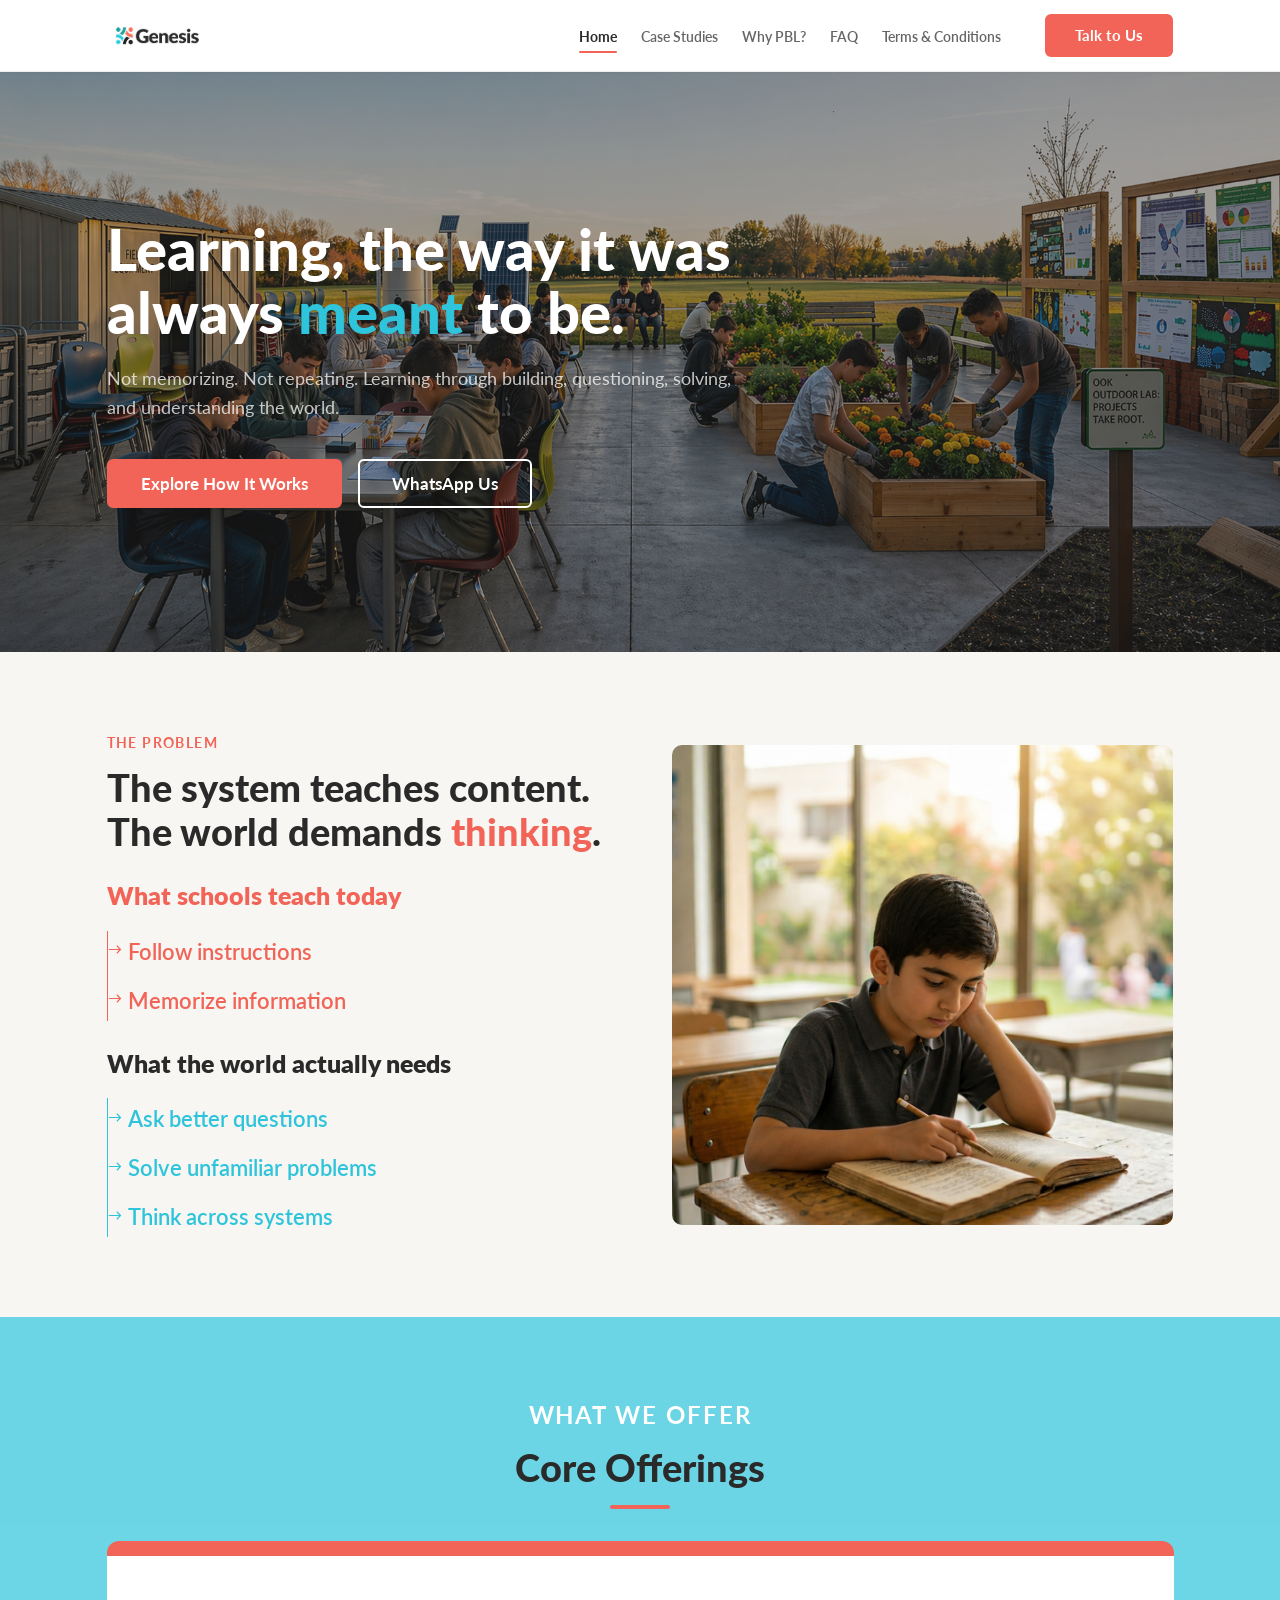
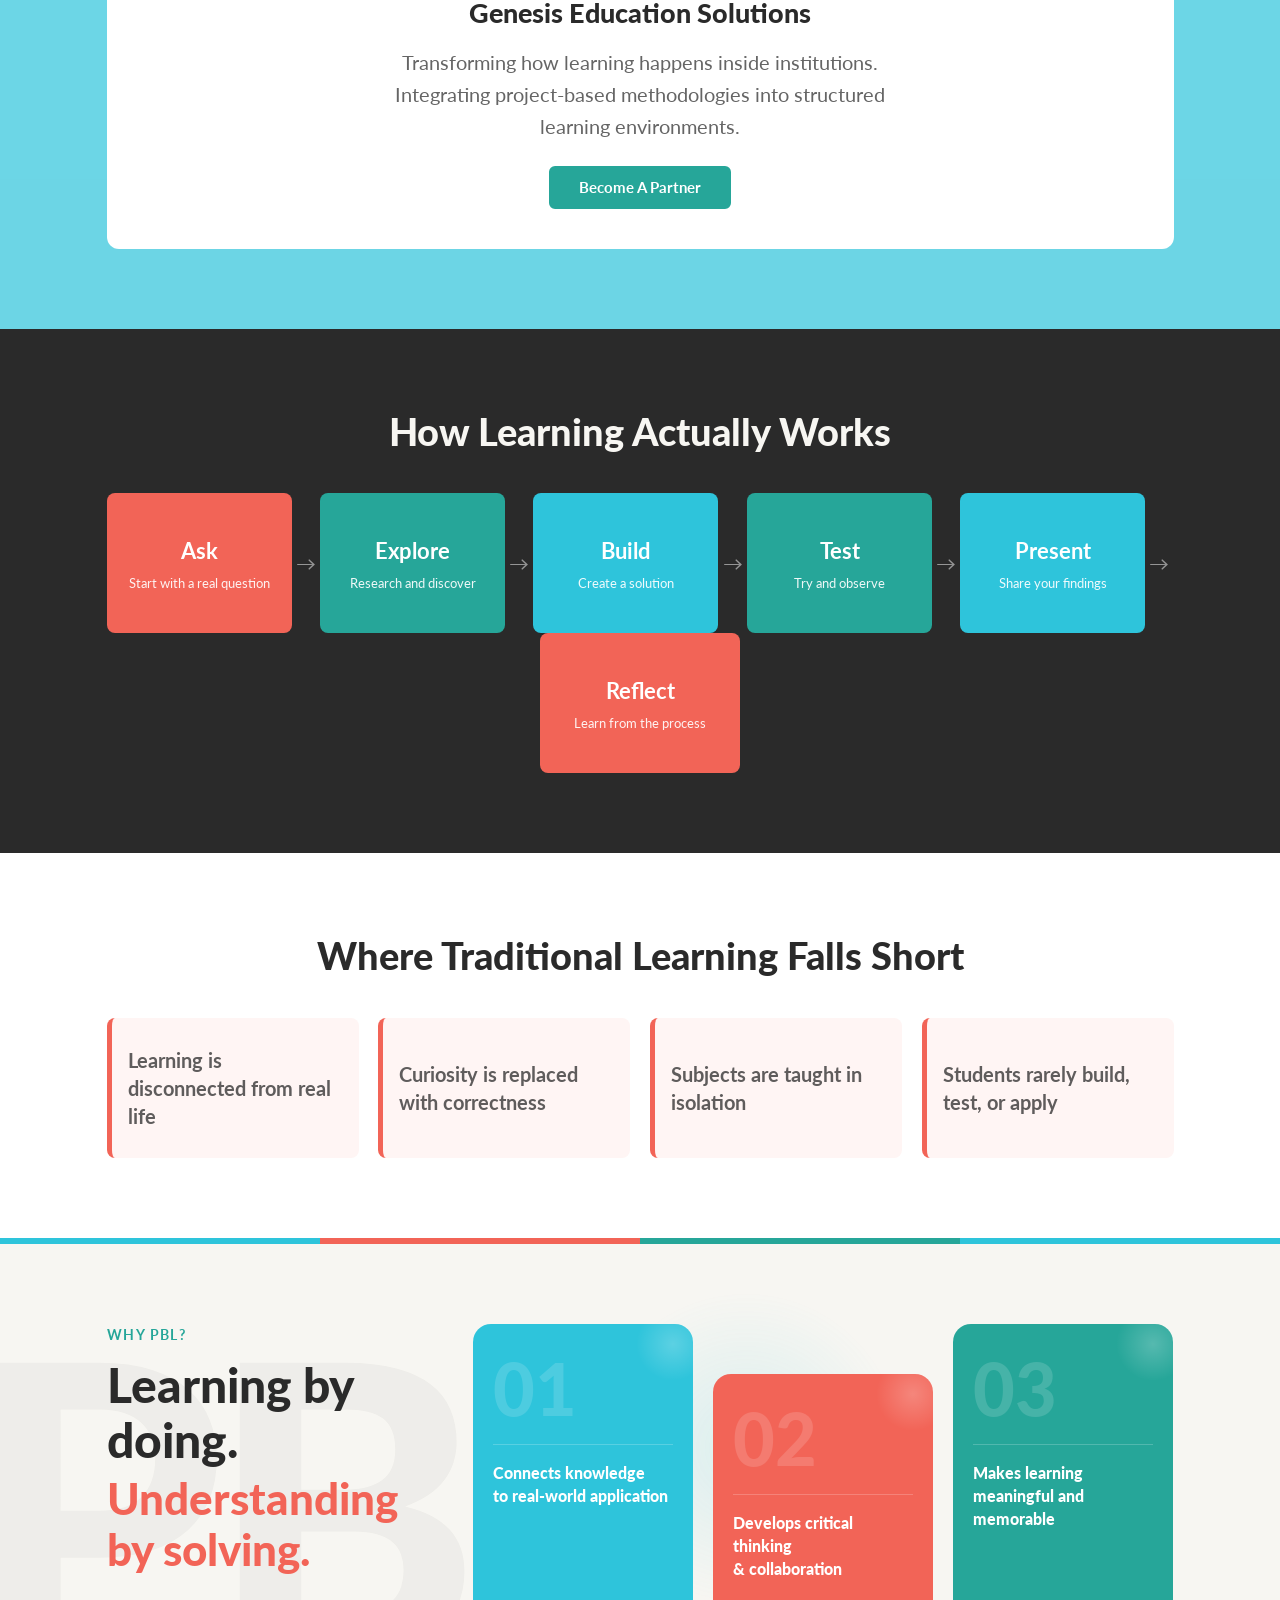
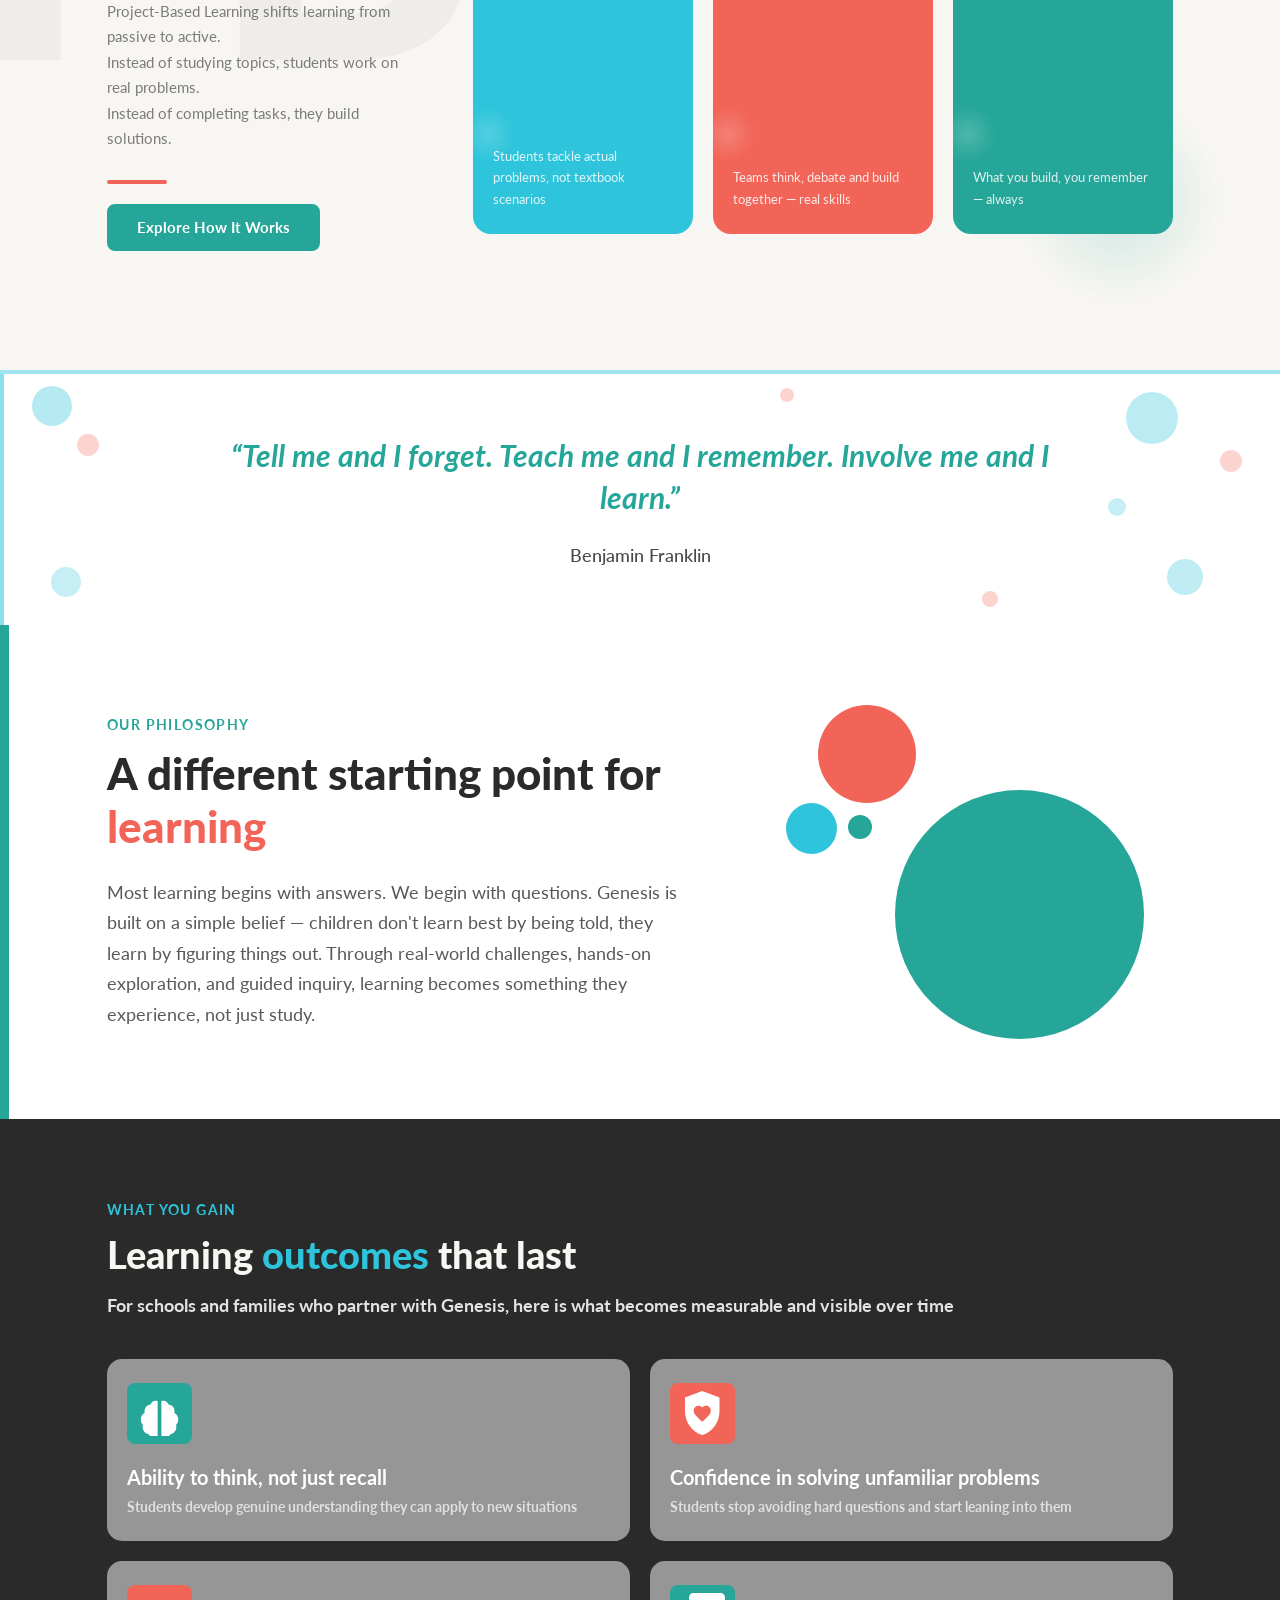
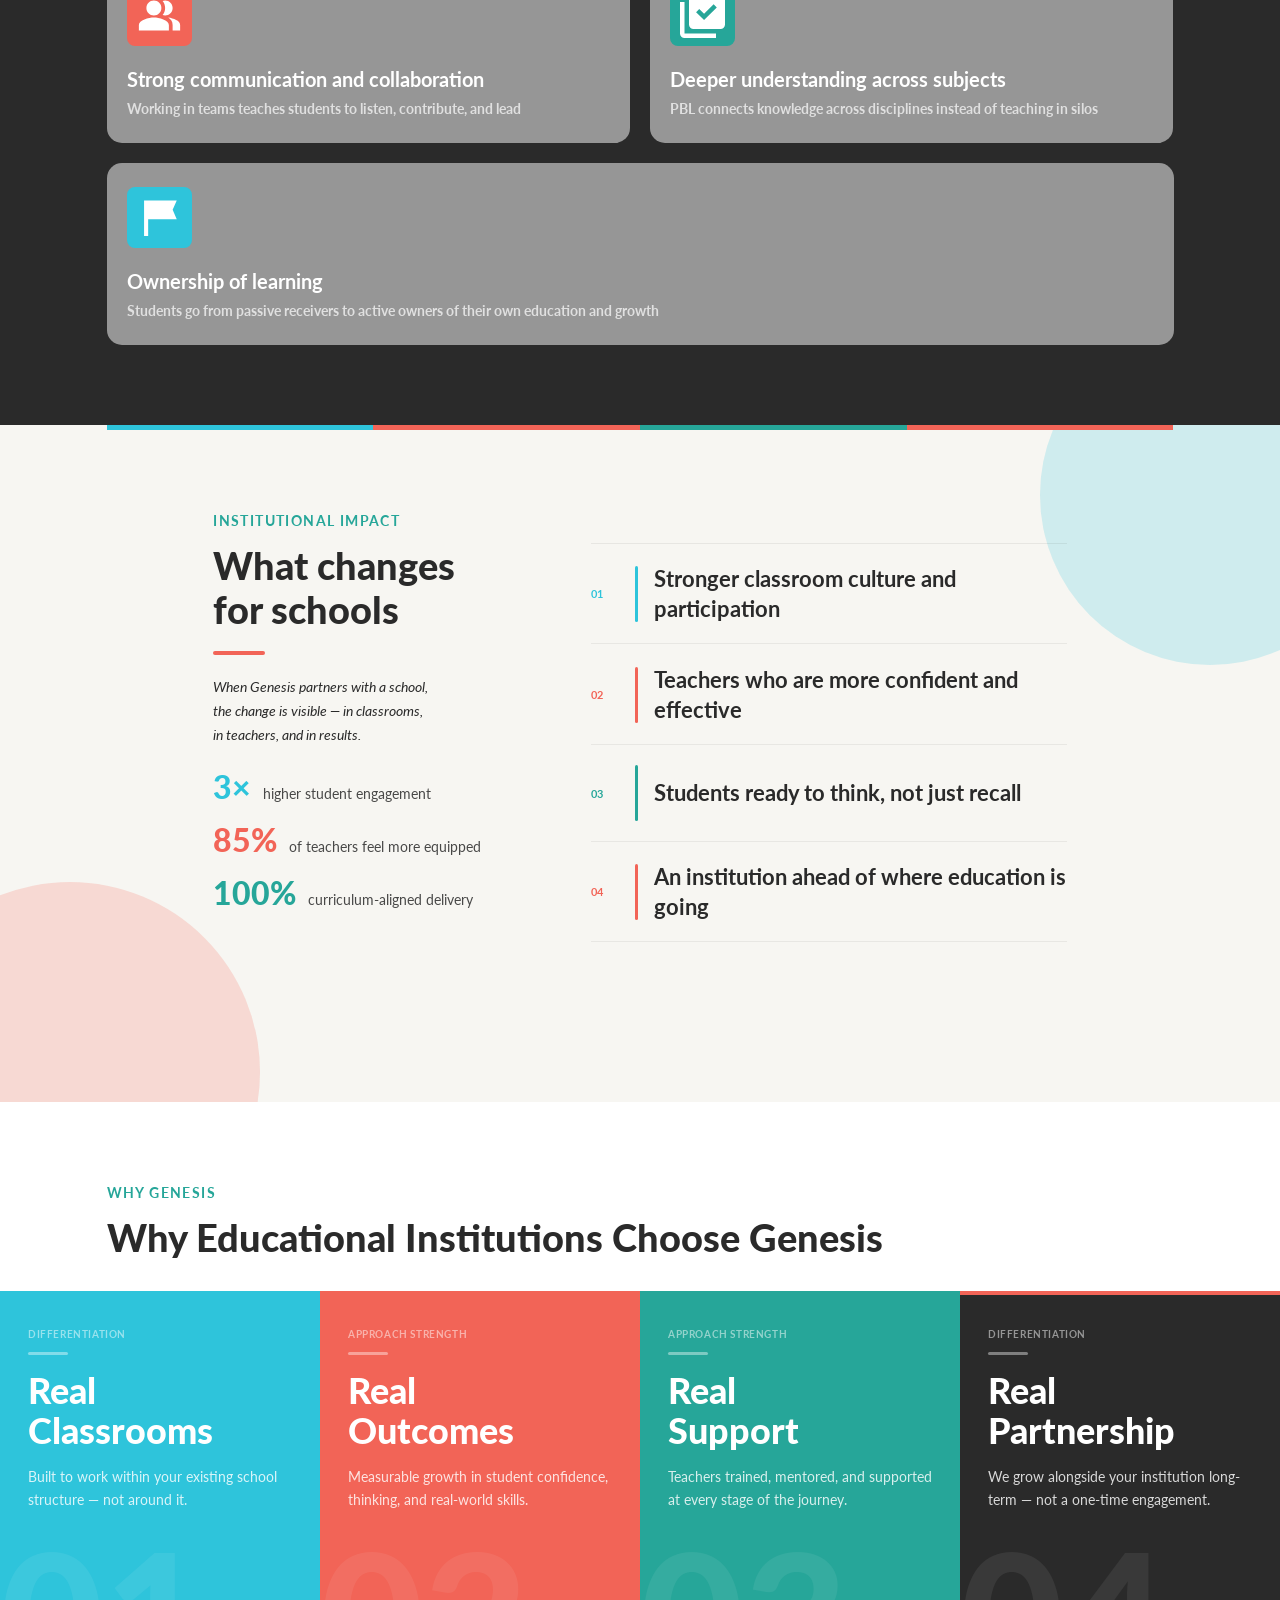
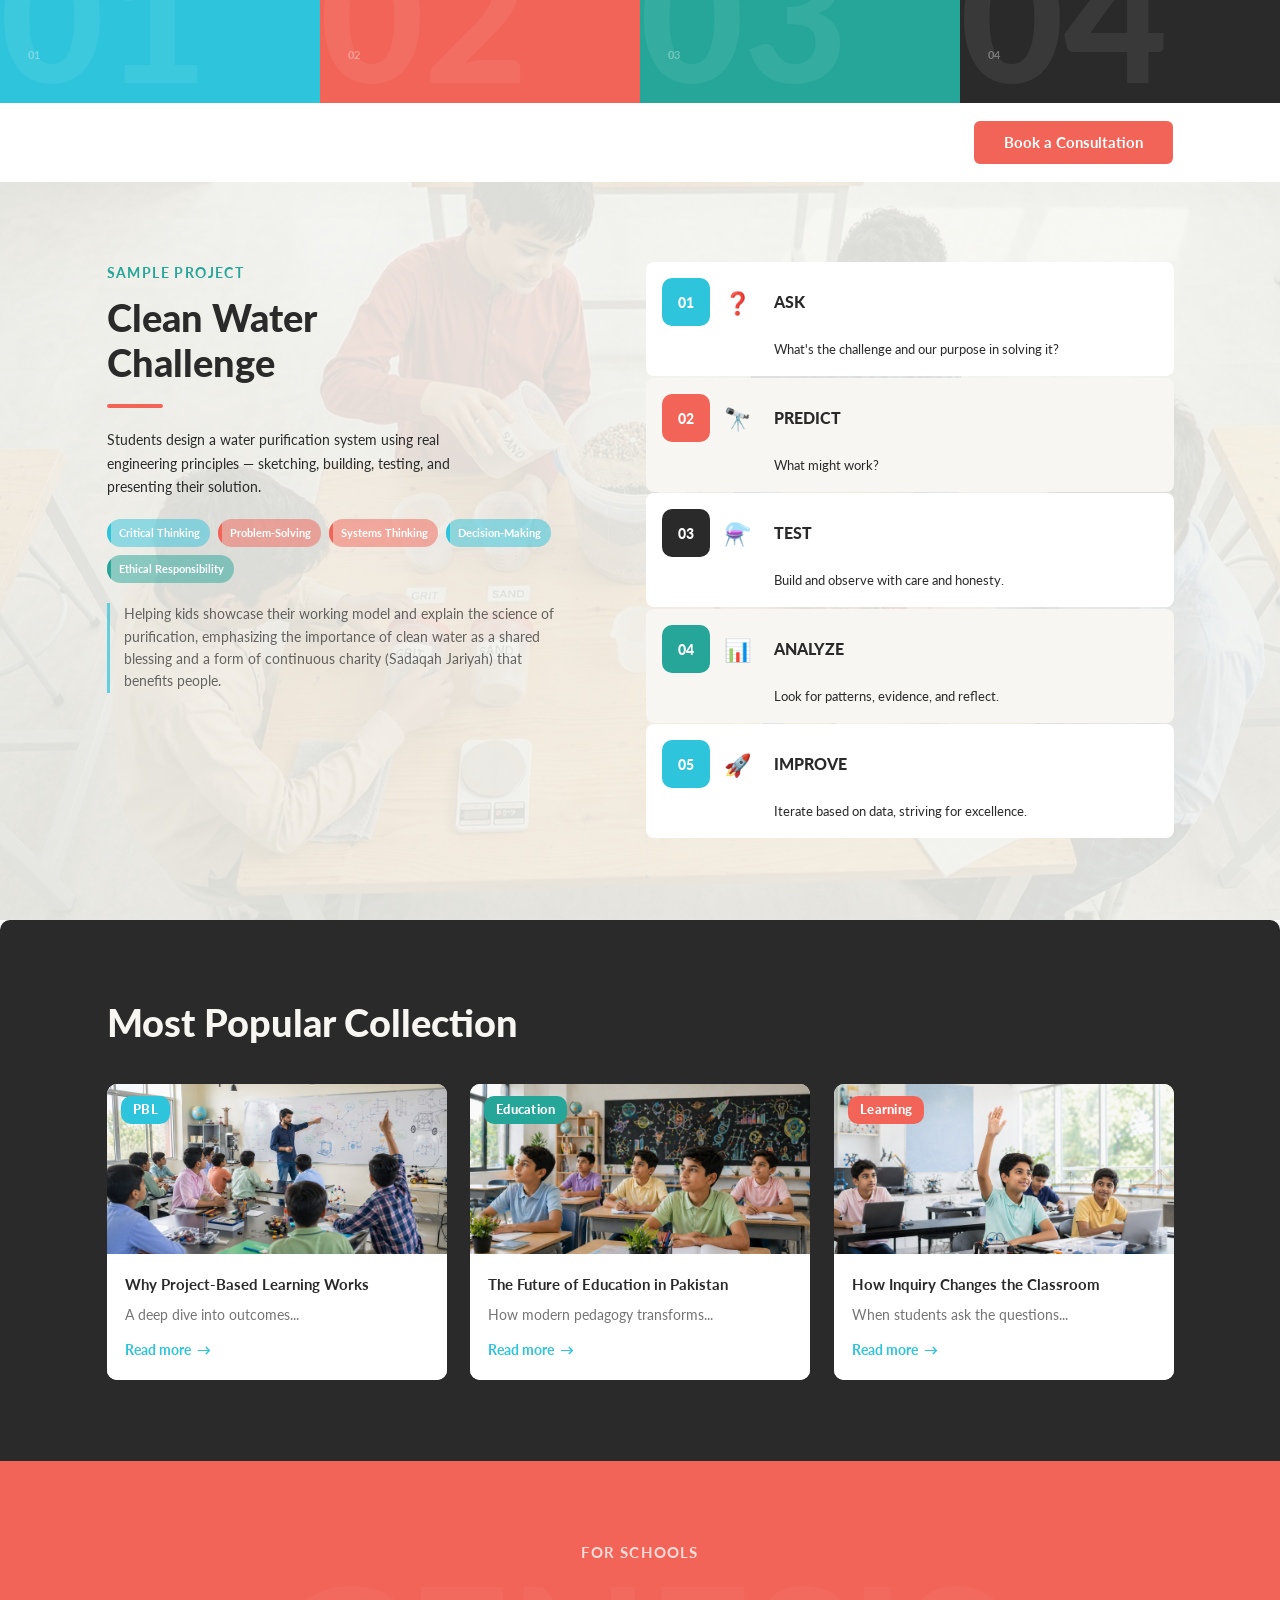
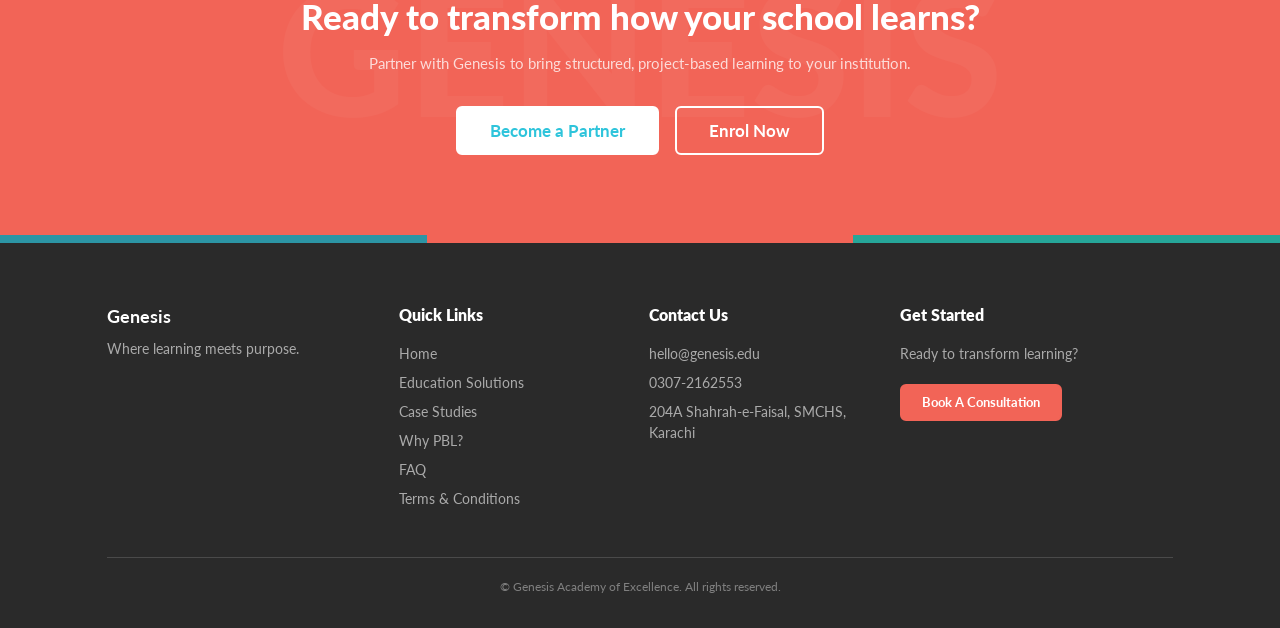
==== index.html @ 592521dc "Initial commit: Genesis Education marketing site Static HTML/CSS/JS site downloaded from Hostinger d" ====
<!DOCTYPE html>
<html lang="en">
<head>
  <meta charset="UTF-8">
  <meta name="viewport" content="width=device-width, initial-scale=1">
  <title>Genesis Education | Learning the Way It Was Always Meant to Be</title>
  <meta name="description" content="Genesis Education transforms how learning happens through project-based methodologies. Empowering institutions and students across Pakistan.">
  <link rel="icon" href="assets/images/favicon.svg" type="image/svg+xml">
  <link rel="preconnect" href="https://fonts.googleapis.com">
  <link rel="preconnect" href="https://fonts.gstatic.com" crossorigin>
  <link href="https://fonts.googleapis.com/css2?family=Lato:ital,wght@0,300;0,400;0,700;0,900;1,400&display=swap" rel="stylesheet">
  <link rel="stylesheet" href="css/styles.css">
</head>
<body>

<!-- ── NAVIGATION ── -->
<header class="site-header">
  <nav class="nav" aria-label="Main navigation">
    <a class="nav__logo" href="index.html"><img src="assets/images/logo.png" alt="Genesis Education" class="nav__logo-img"></a>
    <button class="nav__toggle" aria-label="Toggle navigation" aria-expanded="false">
      <span></span><span></span><span></span>
    </button>
    <ul class="nav__links">
      <li><a href="index.html" aria-current="page">Home</a></li>
      <li><a href="case-studies.html">Case Studies</a></li>
      <li><a href="why-pbl.html">Why PBL?</a></li>
      <li><a href="faq.html">FAQ</a></li>
      <li><a href="terms.html">Terms &amp; Conditions</a></li>
    </ul>
    <a class="btn btn--coral nav__cta" href="contact.html">Talk to Us</a>
  </nav>
</header>

<main>

  <!-- ── HERO ── -->
  <section class="hero">
    <img class="hero__bg" src="assets/images/hero-home.jpg" alt="">
    <div class="hero__content">
      <h1 class="hero__title">
        Learning, the way it was always <span class="text-teal">meant</span> to be.
      </h1>
      <p class="hero__subtitle">
        Not memorizing. Not repeating. Learning through building, questioning, solving, and understanding the world.
      </p>
      <div class="hero__actions">
        <a href="why-pbl.html" class="btn btn--coral btn--lg">Explore How It Works</a>
        <a href="https://wa.me/923072162553" target="_blank" rel="noopener" class="btn btn--outline btn--lg">WhatsApp Us</a>
      </div>
    </div>
  </section>

  <!-- ── THE PROBLEM ── -->
  <section class="section section--off-white">
    <div class="problem-layout">
      <div>
        <span class="overline overline--coral">The Problem</span>
        <h2>The system teaches content. The world demands <span class="text-coral">thinking</span>.</h2>
        <br>
        <p class="problem-col__label problem-col__label--coral">What schools teach today</p>
        <ul class="problem-list problem-list--coral" style="color:var(--coral);">
          <li>Follow instructions</li>
          <li>Memorize information</li>
        </ul>
        <br>
        <p class="problem-col__label problem-col__label--dark">What the world actually needs</p>
        <ul class="problem-list problem-list--teal">
          <li>Ask better questions</li>
          <li>Solve unfamiliar problems</li>
          <li>Think across systems</li>
        </ul>
      </div>
      <div class="problem-photo">
        <img src="assets/images/problem-photo.jpg" alt="Student engaged in deep thinking">
      </div>
    </div>
  </section>

  <!-- ── CORE OFFERINGS ── -->
  <section class="section" style="background:rgba(46,196,219,0.7);">
    <div style="text-align:center;">
      <span class="overline overline--white-full" style="font-size:1.5rem;letter-spacing:0.08em;">WHAT WE OFFER</span>
      <h2 style="color:var(--charcoal);">Core Offerings</h2>
      <div style="width:60px;height:4px;background:var(--coral);border-radius:2px;margin:1rem auto 2rem;"></div>
    </div>
    <div class="offerings-card">
      <h3>Genesis Education Solutions</h3>
      <p>Transforming how learning happens inside institutions. Integrating project-based methodologies into structured learning environments.</p>
      <a href="contact.html" class="btn btn--deep-teal">Become A Partner</a>
    </div>
  </section>

  <!-- ── HOW LEARNING ACTUALLY WORKS ── -->
  <section class="section section--dark" id="how-it-works">
    <div style="text-align:center;margin-bottom:2.5rem;">
      <h2 style="color:var(--off-white);">How Learning Actually Works</h2>
    </div>
    <div class="learning-steps">
      <div class="step-box step-box--coral">
        <span class="step-box__num">Ask</span>
        <span class="step-box__desc">Start with a real question</span>
      </div>
      <span class="step-arrow" aria-hidden="true">→</span>
      <div class="step-box step-box--green">
        <span class="step-box__num">Explore</span>
        <span class="step-box__desc">Research and discover</span>
      </div>
      <span class="step-arrow" aria-hidden="true">→</span>
      <div class="step-box step-box--teal">
        <span class="step-box__num">Build</span>
        <span class="step-box__desc">Create a solution</span>
      </div>
      <span class="step-arrow" aria-hidden="true">→</span>
      <div class="step-box step-box--green">
        <span class="step-box__num">Test</span>
        <span class="step-box__desc">Try and observe</span>
      </div>
      <span class="step-arrow" aria-hidden="true">→</span>
      <div class="step-box step-box--teal">
        <span class="step-box__num">Present</span>
        <span class="step-box__desc">Share your findings</span>
      </div>
      <span class="step-arrow" aria-hidden="true">→</span>
      <div class="step-box step-box--coral">
        <span class="step-box__num">Reflect</span>
        <span class="step-box__desc">Learn from the process</span>
      </div>
    </div>
  </section>

  <!-- ── WHERE TRADITIONAL LEARNING FALLS SHORT ── -->
  <section class="section">
    <div style="text-align:center;margin-bottom:0;">
      <h2>Where Traditional Learning Falls Short</h2>
    </div>
    <div class="falls-short-grid">
      <div class="falls-short-card"><p>Learning is disconnected from real life</p></div>
      <div class="falls-short-card"><p>Curiosity is replaced with correctness</p></div>
      <div class="falls-short-card"><p>Subjects are taught in isolation</p></div>
      <div class="falls-short-card"><p>Students rarely build, test, or apply</p></div>
    </div>
  </section>

  <!-- ── WHY PBL? ── -->
  <section class="homepbl">

    <!-- 4-stripe top border: teal | coral | deep-teal | teal -->
    <div class="homepbl__stripes" aria-hidden="true">
      <span></span><span></span><span></span><span></span>
    </div>

    <!-- Giant "PBL" watermark behind text -->
    <span class="homepbl__watermark" aria-hidden="true">PBL</span>

    <!-- Decorative blobs -->
    <span class="homepbl__blob homepbl__blob--1" aria-hidden="true"></span>
    <span class="homepbl__blob homepbl__blob--2" aria-hidden="true"></span>

    <div class="homepbl__layout">

      <!-- LEFT: text -->
      <div class="homepbl__text">
        <span class="overline overline--deep-teal">WHY PBL?</span>
        <h2 class="homepbl__title">Learning by doing.</h2>
        <h2 class="homepbl__title homepbl__title--coral">Understanding by solving.</h2>
        <p class="homepbl__body">
          Project-Based Learning shifts learning from passive to active.<br>
          Instead of studying topics, students work on real problems.<br>
          Instead of completing tasks, they build solutions.
        </p>
        <div class="homepbl__accent" aria-hidden="true"></div>
        <a href="why-pbl.html" class="btn btn--deep-teal homepbl__btn">Explore How It Works</a>
      </div>

      <!-- RIGHT: 3 staggered cards -->
      <div class="homepbl__cards">
        <article class="homepbl__card homepbl__card--teal">
          <span class="homepbl__card-deco homepbl__card-deco--tr" aria-hidden="true"></span>
          <span class="homepbl__card-num">01</span>
          <hr class="homepbl__card-divider">
          <p class="homepbl__card-title">Connects knowledge<br>to real-world application</p>
          <span class="homepbl__card-deco homepbl__card-deco--bl" aria-hidden="true"></span>
          <p class="homepbl__card-body">Students tackle actual problems, not textbook scenarios</p>
        </article>

        <article class="homepbl__card homepbl__card--coral homepbl__card--offset">
          <span class="homepbl__card-deco homepbl__card-deco--tr" aria-hidden="true"></span>
          <span class="homepbl__card-num">02</span>
          <hr class="homepbl__card-divider">
          <p class="homepbl__card-title">Develops critical thinking<br>&amp; collaboration</p>
          <span class="homepbl__card-deco homepbl__card-deco--bl" aria-hidden="true"></span>
          <p class="homepbl__card-body">Teams think, debate and build together — real skills</p>
        </article>

        <article class="homepbl__card homepbl__card--green">
          <span class="homepbl__card-deco homepbl__card-deco--tr" aria-hidden="true"></span>
          <span class="homepbl__card-num">03</span>
          <hr class="homepbl__card-divider">
          <p class="homepbl__card-title">Makes learning<br>meaningful and memorable</p>
          <span class="homepbl__card-deco homepbl__card-deco--bl" aria-hidden="true"></span>
          <p class="homepbl__card-body">What you build, you remember — always</p>
        </article>
      </div>

    </div>
  </section>

  <!-- ── BEN FRANKLIN QUOTE ── -->
  <section class="quote-section">
    <!-- light pastel 4-stripe top -->
    <div class="quote-section__stripes" aria-hidden="true">
      <span></span><span></span><span></span><span></span>
    </div>
    <div class="quote-section__bar" aria-hidden="true"></div>

    <!-- Scattered decorative circles -->
    <span class="quote-dot quote-dot--1" aria-hidden="true"></span>
    <span class="quote-dot quote-dot--2" aria-hidden="true"></span>
    <span class="quote-dot quote-dot--3" aria-hidden="true"></span>
    <span class="quote-dot quote-dot--4" aria-hidden="true"></span>
    <span class="quote-dot quote-dot--5" aria-hidden="true"></span>
    <span class="quote-dot quote-dot--6" aria-hidden="true"></span>
    <span class="quote-dot quote-dot--7" aria-hidden="true"></span>
    <span class="quote-dot quote-dot--8" aria-hidden="true"></span>
    <span class="quote-dot quote-dot--9" aria-hidden="true"></span>

    <blockquote class="quote-section__quote">
      <p class="quote-section__text">
        &ldquo;Tell me and I forget. Teach me and I remember. Involve me and I learn.&rdquo;
      </p>
      <footer class="quote-section__author">Benjamin Franklin</footer>
    </blockquote>
  </section>

  <!-- ── OUR PHILOSOPHY ── -->
  <section class="philosophy">
    <div class="philosophy__bar" aria-hidden="true"></div>
    <div class="philosophy__inner">
      <div class="philosophy__text">
        <span class="overline overline--deep-teal">OUR PHILOSOPHY</span>
        <h2 class="philosophy__title">A different starting point for <span class="text-coral">learning</span></h2>
        <p class="philosophy__body">
          Most learning begins with answers. We begin with questions. Genesis is built on a simple belief — children don't learn best by being told, they learn by figuring things out. Through real-world challenges, hands-on exploration, and guided inquiry, learning becomes something they experience, not just study.
        </p>
      </div>
      <div class="philosophy__graphic">
        <img src="assets/images/philosophy.svg" alt="" aria-hidden="true">
      </div>
    </div>
  </section>

  <!-- ── LEARNING OUTCOMES ── -->
  <section class="section section--dark">
    <span class="overline overline--teal">WHAT YOU GAIN</span>
    <h2 style="color:var(--off-white);">Learning <span class="text-teal">outcomes</span> that last</h2>
    <p style="color:rgba(255,255,255,0.87);font-size:1.125rem;font-weight:700;margin-top:1rem;max-width:1064px;">
      For schools and families who partner with Genesis, here is what becomes measurable and visible over time
    </p>
    <div class="outcomes-grid">
      <div class="outcome-tile">
        <div class="outcome-tile__icon-wrap outcome-tile__icon-wrap--green">
          <img src="assets/images/outcome-think.svg" alt="" class="outcome-tile__icon-img">
        </div>
        <p class="outcome-tile__title">Ability to think, not just recall</p>
        <p class="outcome-tile__body">Students develop genuine understanding they can apply to new situations</p>
      </div>
      <div class="outcome-tile">
        <div class="outcome-tile__icon-wrap outcome-tile__icon-wrap--coral">
          <img src="assets/images/outcome-confidence.svg" alt="" class="outcome-tile__icon-img">
        </div>
        <p class="outcome-tile__title">Confidence in solving unfamiliar problems</p>
        <p class="outcome-tile__body">Students stop avoiding hard questions and start leaning into them</p>
      </div>
      <div class="outcome-tile">
        <div class="outcome-tile__icon-wrap outcome-tile__icon-wrap--coral">
          <img src="assets/images/outcome-communication.svg" alt="" class="outcome-tile__icon-img">
        </div>
        <p class="outcome-tile__title">Strong communication and collaboration</p>
        <p class="outcome-tile__body">Working in teams teaches students to listen, contribute, and lead</p>
      </div>
      <div class="outcome-tile">
        <div class="outcome-tile__icon-wrap outcome-tile__icon-wrap--green">
          <img src="assets/images/outcome-deeper.svg" alt="" class="outcome-tile__icon-img">
        </div>
        <p class="outcome-tile__title">Deeper understanding across subjects</p>
        <p class="outcome-tile__body">PBL connects knowledge across disciplines instead of teaching in silos</p>
      </div>
      <div class="outcome-tile outcome-tile--full">
        <div class="outcome-tile__icon-wrap outcome-tile__icon-wrap--teal">
          <img src="assets/images/outcome-ownership.svg" alt="" class="outcome-tile__icon-img">
        </div>
        <p class="outcome-tile__title">Ownership of learning</p>
        <p class="outcome-tile__body">Students go from passive receivers to active owners of their own education and growth</p>
      </div>
    </div>
  </section>

  <!-- ── INSTITUTIONAL IMPACT ── -->
  <section class="section section--off-white impact-section">
    <!-- 4-color top stripe -->
    <div class="impact-stripes" aria-hidden="true">
      <span></span><span></span><span></span><span></span>
    </div>

    <!-- Decorative background circles -->
    <span class="impact-deco impact-deco--bl" aria-hidden="true"></span>
    <span class="impact-deco impact-deco--tr" aria-hidden="true"></span>

    <div class="impact-inner">
      <span class="overline overline--deep-teal">INSTITUTIONAL IMPACT</span>
      <div class="impact-layout">
        <div>
          <h2 class="impact-title">What changes<br>for schools</h2>
          <div class="impact-accent" aria-hidden="true"></div>
          <p class="impact-italic">When Genesis partners with a school,<br>the change is visible — in classrooms,<br>in teachers, and in results.</p>
          <div class="impact-stat impact-stat--teal">
            <span class="impact-stat__num">3×</span>
            <span class="impact-stat__label">higher student engagement</span>
          </div>
          <div class="impact-stat impact-stat--coral">
            <span class="impact-stat__num">85%</span>
            <span class="impact-stat__label">of teachers feel more equipped</span>
          </div>
          <div class="impact-stat impact-stat--green">
            <span class="impact-stat__num">100%</span>
            <span class="impact-stat__label">curriculum-aligned delivery</span>
          </div>
        </div>
        <div>
          <div class="impact-items">
            <div class="impact-item impact-item--teal">
              <span class="impact-item__ord">01</span>
              <div class="impact-item__bar"></div>
              <p class="impact-item__text">Stronger classroom culture and participation</p>
            </div>
            <div class="impact-item impact-item--coral">
              <span class="impact-item__ord">02</span>
              <div class="impact-item__bar"></div>
              <p class="impact-item__text">Teachers who are more confident and effective</p>
            </div>
            <div class="impact-item impact-item--green">
              <span class="impact-item__ord">03</span>
              <div class="impact-item__bar"></div>
              <p class="impact-item__text">Students ready to think, not just recall</p>
            </div>
            <div class="impact-item impact-item--coral">
              <span class="impact-item__ord">04</span>
              <div class="impact-item__bar"></div>
              <p class="impact-item__text">An institution ahead of where education is going</p>
            </div>
          </div>
        </div>
      </div>
    </div>
  </section>

  <!-- ── WHY EDUCATIONAL INSTITUTIONS CHOOSE GENESIS ── -->
  <section style="background:var(--white);">
    <div style="background:var(--white);padding:80px var(--page-pad) 0;">
      <span class="overline overline--deep-teal">WHY GENESIS</span>
      <h2>Why Educational Institutions Choose Genesis</h2>
    </div>
    <div style="display:flex;height:4px;margin-top:2rem;">
      <span style="flex:1;background:var(--teal);"></span>
      <span style="flex:1;background:var(--coral);"></span>
      <span style="flex:1;background:var(--deep-teal);"></span>
      <span style="flex:1;background:var(--coral);"></span>
    </div>
    <div class="why-genesis-grid">
      <div class="wg-col wg-col--teal">
        <span class="wg-col__label">DIFFERENTIATION</span>
        <div class="wg-col__accent"></div>
        <h3 class="wg-col__title">Real<br>Classrooms</h3>
        <p class="wg-col__body">Built to work within your existing school structure — not around it.</p>
        <span class="wg-col__num">01</span>
        <span class="wg-col__watermark" aria-hidden="true">01</span>
      </div>
      <div class="wg-col wg-col--coral">
        <span class="wg-col__label">APPROACH STRENGTH</span>
        <div class="wg-col__accent"></div>
        <h3 class="wg-col__title">Real<br>Outcomes</h3>
        <p class="wg-col__body">Measurable growth in student confidence, thinking, and real-world skills.</p>
        <span class="wg-col__num">02</span>
        <span class="wg-col__watermark" aria-hidden="true">02</span>
      </div>
      <div class="wg-col wg-col--green">
        <span class="wg-col__label">APPROACH STRENGTH</span>
        <div class="wg-col__accent"></div>
        <h3 class="wg-col__title">Real<br>Support</h3>
        <p class="wg-col__body">Teachers trained, mentored, and supported at every stage of the journey.</p>
        <span class="wg-col__num">03</span>
        <span class="wg-col__watermark" aria-hidden="true">03</span>
      </div>
      <div class="wg-col wg-col--dark">
        <span class="wg-col__label">DIFFERENTIATION</span>
        <div class="wg-col__accent"></div>
        <h3 class="wg-col__title">Real<br>Partnership</h3>
        <p class="wg-col__body">We grow alongside your institution long-term — not a one-time engagement.</p>
        <span class="wg-col__num">04</span>
        <span class="wg-col__watermark" aria-hidden="true">04</span>
      </div>
    </div>
    <div class="wg-cta-bar">
      <a href="contact.html" class="btn btn--coral">Book a Consultation</a>
    </div>
  </section>

  <!-- ── SAMPLE PROJECT — CLEAN WATER CHALLENGE ── -->
  <section class="section sample-project-section">
    <div class="sample-layout">
      <div>
        <span class="overline overline--deep-teal">SAMPLE PROJECT</span>
        <h2>Clean Water<br>Challenge</h2>
        <div style="width:56px;height:4px;background:var(--coral);border-radius:2px;margin:1.25rem 0;"></div>
        <p style="font-size:0.875rem;line-height:1.7;color:var(--charcoal);max-width:400px;">
          Students design a water purification system using real engineering principles — sketching, building, testing, and presenting their solution.
        </p>
        <div class="skill-pills">
          <span class="skill-pill skill-pill--teal"><span class="skill-pill__bar"></span><span class="skill-pill__text">Critical Thinking</span></span>
          <span class="skill-pill skill-pill--coral"><span class="skill-pill__bar"></span><span class="skill-pill__text">Problem-Solving</span></span>
          <span class="skill-pill skill-pill--coral"><span class="skill-pill__bar"></span><span class="skill-pill__text">Systems Thinking</span></span>
          <span class="skill-pill skill-pill--teal"><span class="skill-pill__bar"></span><span class="skill-pill__text">Decision-Making</span></span>
          <span class="skill-pill skill-pill--green"><span class="skill-pill__bar"></span><span class="skill-pill__text">Ethical Responsibility</span></span>
        </div>
        <p class="project-caption">
          Helping kids showcase their working model and explain the science of purification, emphasizing the importance of clean water as a shared blessing and a form of continuous charity (Sadaqah Jariyah) that benefits people.
        </p>
      </div>
      <div class="project-steps">
        <div class="project-step">
          <div class="project-step__badge badge--teal">01</div>
          <span class="project-step__emoji">❓</span>
          <span class="project-step__title">ASK</span>
          <p class="project-step__desc">What's the challenge and our purpose in solving it?</p>
        </div>
        <div class="project-step" style="background:var(--off-white);">
          <div class="project-step__badge badge--coral">02</div>
          <span class="project-step__emoji">🔭</span>
          <span class="project-step__title">PREDICT</span>
          <p class="project-step__desc">What might work?</p>
        </div>
        <div class="project-step">
          <div class="project-step__badge badge--dark">03</div>
          <span class="project-step__emoji">⚗️</span>
          <span class="project-step__title">TEST</span>
          <p class="project-step__desc">Build and observe with care and honesty.</p>
        </div>
        <div class="project-step" style="background:var(--off-white);">
          <div class="project-step__badge badge--green">04</div>
          <span class="project-step__emoji">📊</span>
          <span class="project-step__title">ANALYZE</span>
          <p class="project-step__desc">Look for patterns, evidence, and reflect.</p>
        </div>
        <div class="project-step">
          <div class="project-step__badge badge--teal">05</div>
          <span class="project-step__emoji">🚀</span>
          <span class="project-step__title">IMPROVE</span>
          <p class="project-step__desc">Iterate based on data, striving for excellence.</p>
        </div>
      </div>
    </div>
  </section>

  <!-- ── MOST POPULAR COLLECTION ── -->
  <section class="section popular-section">
    <h2 class="popular-section__title">Most Popular Collection</h2>
    <div class="popular-cards">

      <article class="popular-card">
        <div class="popular-card__media">
          <img src="assets/images/blog-1.jpg" alt="Why Project-Based Learning Works">
          <span class="popular-card__tag popular-card__tag--teal">PBL</span>
        </div>
        <div class="popular-card__body">
          <h3 class="popular-card__title">Why Project-Based Learning Works</h3>
          <p class="popular-card__excerpt">A deep dive into outcomes...</p>
          <a href="why-pbl.html" class="popular-card__link">Read more <span aria-hidden="true">→</span></a>
        </div>
      </article>

      <article class="popular-card">
        <div class="popular-card__media">
          <img src="assets/images/blog-2.jpg" alt="The Future of Education in Pakistan">
          <span class="popular-card__tag popular-card__tag--green">Education</span>
        </div>
        <div class="popular-card__body">
          <h3 class="popular-card__title">The Future of Education in Pakistan</h3>
          <p class="popular-card__excerpt">How modern pedagogy transforms...</p>
          <a href="case-studies.html" class="popular-card__link">Read more <span aria-hidden="true">→</span></a>
        </div>
      </article>

      <article class="popular-card">
        <div class="popular-card__media">
          <img src="assets/images/blog-3.jpg" alt="How Inquiry Changes the Classroom">
          <span class="popular-card__tag popular-card__tag--coral">Learning</span>
        </div>
        <div class="popular-card__body">
          <h3 class="popular-card__title">How Inquiry Changes the Classroom</h3>
          <p class="popular-card__excerpt">When students ask the questions...</p>
          <a href="why-pbl.html" class="popular-card__link">Read more <span aria-hidden="true">→</span></a>
        </div>
      </article>

    </div>
  </section>

  <!-- ── CALL TO ACTION ── -->
  <section class="cta-banner">
    <span class="cta-banner__watermark" aria-hidden="true">GENESIS</span>
    <p class="cta-banner__label">FOR SCHOOLS</p>
    <h2>Ready to transform how your school learns?</h2>
    <p>Partner with Genesis to bring structured, project-based learning to your institution.</p>
    <div class="cta-banner__actions">
      <a href="contact.html" class="btn btn--white btn--lg">Become a Partner</a>
      <a href="contact.html" class="btn btn--outline btn--lg">Enrol Now</a>
    </div>
  </section>

</main>

<!-- ── FOOTER ── -->
<footer class="footer">
  <div class="footer__stripe">
    <span class="footer__stripe-teal"></span>
    <span class="footer__stripe-coral"></span>
    <span class="footer__stripe-green"></span>
  </div>
  <div class="footer__inner">
    <div class="footer__brand">
      <strong>Genesis</strong>
      <p>Where learning meets purpose.</p>
    </div>
    <div class="footer__col">
      <h4>Quick Links</h4>
      <ul>
        <li><a href="index.html">Home</a></li>
        <li><a href="education-solutions.html">Education Solutions</a></li>
        <li><a href="case-studies.html">Case Studies</a></li>
        <li><a href="why-pbl.html">Why PBL?</a></li>
        <li><a href="faq.html">FAQ</a></li>
        <li><a href="terms.html">Terms &amp; Conditions</a></li>
      </ul>
    </div>
    <div class="footer__col">
      <h4>Contact Us</h4>
      <p>hello@genesis.edu</p>
      <p><a href="tel:+923072162553">0307-2162553</a></p>
      <p>204A Shahrah-e-Faisal, SMCHS, Karachi</p>
    </div>
    <div class="footer__col">
      <h4>Get Started</h4>
      <p>Ready to transform learning?</p>
      <a href="contact.html" class="btn btn--coral">Book A Consultation</a>
    </div>
  </div>
  <div class="footer__bottom">
    <hr>
    <p>© Genesis Academy of Excellence. All rights reserved.</p>
  </div>
</footer>

<script src="js/main.js"></script>
</body>
</html>
---- css/styles.css ----
/* ============================================================
   GENESIS EDUCATION — styles.css
   ============================================================ */

@import url('https://fonts.googleapis.com/css2?family=Lato:ital,wght@0,300;0,400;0,700;0,900;1,400&display=swap');

/* ---- DESIGN TOKENS ---- */
:root {
  --coral:      #F26457;
  --teal:       #2EC4DB;
  --deep-teal:  #26A699;
  --charcoal:   #2A2A2A;
  --off-white:  #F7F6F2;
  --white:      #FFFFFF;

  --font: 'Lato', sans-serif;
  --page-pad: clamp(20px, 8.33vw, 120px);
  --nav-h: 72px;
  --ease: cubic-bezier(0.16, 1, 0.3, 1);
  --transition: 0.25s var(--ease);
  --reveal-duration: 0.7s;

  --radius-sm:   6px;
  --radius-md:   8px;
  --radius-lg:   10px;
  --radius-xl:   12px;
  --radius-pill: 20px;
}

/* ---- RESET ---- */
*, *::before, *::after { box-sizing: border-box; margin: 0; padding: 0; }
html { scroll-behavior: smooth; }
body {
  font-family: var(--font);
  color: var(--charcoal);
  background: var(--white);
  line-height: 1.5;
  -webkit-font-smoothing: antialiased;
}
img { display: block; max-width: 100%; height: auto; }
a { text-decoration: none; color: inherit; }
ul, ol { list-style: none; }
button { cursor: pointer; background: none; border: none; font-family: inherit; }

/* ---- FOCUS ---- */
:focus-visible { outline: 3px solid var(--teal); outline-offset: 3px; border-radius: 3px; }

/* ---- REDUCED MOTION ---- */
@media (prefers-reduced-motion: reduce) {
  *, *::before, *::after { animation-duration: 0.01ms !important; transition-duration: 0.01ms !important; }
  html { scroll-behavior: auto; }
}

/* ============================================================
   SCROLL REVEAL + HOVER LIFT
   One consistent motion system, shared by every page via main.js
   ============================================================ */
.reveal {
  opacity: 0;
  transform: translateY(22px);
  transition: opacity var(--reveal-duration) var(--ease), transform var(--reveal-duration) var(--ease);
  will-change: opacity, transform;
}
.reveal.is-visible { opacity: 1; transform: translateY(0); }

/* Card-style blocks: consistent lift + shadow on hover, across all pages */
.offerings-card,
.step-box,
.falls-short-card,
.homepbl__card,
.outcome-tile,
.wg-col,
.wg-dark-card,
.connect-card,
.project-step,
.cs-tile,
.unlocking-card,
.who-card,
.hiw-step,
.popular-card {
  transition: transform var(--transition), box-shadow var(--transition);
}
.offerings-card:hover,
.step-box:hover,
.falls-short-card:hover,
.homepbl__card:hover,
.outcome-tile:hover,
.wg-col:hover,
.wg-dark-card:hover,
.connect-card:hover,
.project-step:hover,
.cs-tile:hover,
.unlocking-card:hover,
.who-card:hover,
.hiw-step:hover,
.popular-card:hover {
  transform: translateY(-4px);
  box-shadow: 0 12px 28px rgba(0,0,0,0.12);
}

/* ============================================================
   TYPOGRAPHY
   ============================================================ */
h1 { font-size: clamp(2.25rem, 4.5vw, 4rem); font-weight: 900; line-height: 1.1; }
h2 { font-size: clamp(1.75rem, 3vw, 2.75rem); font-weight: 900; line-height: 1.15; }
h3 { font-size: clamp(1.25rem, 2vw, 1.75rem); font-weight: 700; line-height: 1.25; }
h4 { font-size: 1.125rem; font-weight: 800; }

.overline {
  display: block;
  font-size: 0.875rem;
  font-weight: 700;
  letter-spacing: 0.1em;
  text-transform: uppercase;
  margin-bottom: 0.75rem;
}
.overline--coral     { color: var(--coral); }
.overline--teal      { color: var(--teal); }
.overline--deep-teal { color: var(--deep-teal); }
.overline--white     { color: rgba(255,255,255,0.65); }
.overline--white-full{ color: var(--white); }

.text-coral     { color: var(--coral); }
.text-teal      { color: var(--teal); }
.text-deep-teal { color: var(--deep-teal); }
.text-white     { color: var(--white); }
.text-muted     { opacity: 0.65; }

/* ============================================================
   LAYOUT
   ============================================================ */
.container   { max-width: 1440px; margin: 0 auto; padding: 0 var(--page-pad); }
.section     { padding: 80px var(--page-pad); }
.section--sm { padding: 60px var(--page-pad); }
.section--dark      { background: var(--charcoal); }
.section--off-white { background: var(--off-white); }
.section--teal      { background: var(--teal); }

.sec-hdr { margin-bottom: 2.5rem; }
.sec-hdr__accent { width: 60px; height: 4px; border-radius: 2px; margin: 1rem 0 1.5rem; }
.sec-hdr__accent--coral { background: var(--coral); }
.sec-hdr__accent--teal  { background: var(--teal); }
.sec-hdr__accent--green { background: var(--deep-teal); }

/* ============================================================
   BUTTONS
   ============================================================ */
.btn {
  display: inline-flex;
  align-items: center;
  justify-content: center;
  padding: 0.75rem 1.75rem;
  font-family: var(--font);
  font-weight: 700;
  font-size: 0.9375rem;
  border-radius: var(--radius-sm);
  border: 2px solid transparent;
  cursor: pointer;
  transition: opacity var(--transition), transform var(--transition);
  white-space: nowrap;
  line-height: 1;
}
.btn:hover  { opacity: 0.86; transform: translateY(-1px); }
.btn:active { transform: translateY(0); opacity: 1; }

.btn--coral     { background: var(--coral);     color: var(--white); border-color: var(--coral); }
.btn--teal      { background: var(--teal);      color: var(--white); border-color: var(--teal); }
.btn--deep-teal { background: var(--deep-teal); color: var(--white); border-color: var(--deep-teal); }
.btn--charcoal  { background: var(--charcoal);  color: var(--white); border-color: var(--charcoal); }
.btn--white     { background: var(--white);     color: var(--teal);  border-color: var(--white); }
.btn--outline   { background: transparent; color: var(--white); border-color: var(--white); }
.btn--ghost     { background: rgba(255,255,255,0.1); color: var(--white); border-color: rgba(255,255,255,0.1); }
.btn--lg { padding: 0.875rem 2rem; font-size: 1.0625rem; }
.btn--sm { padding: 0.5rem 1.25rem; font-size: 0.8125rem; }

/* ============================================================
   NAVIGATION (white header)
   ============================================================ */
.site-header {
  position: sticky;
  top: 0;
  z-index: 100;
  background: var(--white);
  height: var(--nav-h);
  display: flex;
  align-items: center;
  border-bottom: 1px solid rgba(42,42,42,0.08);
  box-shadow: 0 1px 3px rgba(0,0,0,0.04);
}

.nav {
  width: 100%;
  max-width: 1440px;
  margin: 0 auto;
  padding: 0 var(--page-pad);
  display: flex;
  align-items: center;
  gap: 1.5rem;
}

.nav__logo {
  flex-shrink: 0;
  display: flex;
  align-items: center;
  padding: 0.25rem 0;
}
.nav__logo-img {
  height: 48px;
  width: auto;
  display: block;
}

.nav__links {
  display: flex;
  align-items: center;
  gap: 1.5rem;
  margin-left: auto;
}

.nav__links a {
  color: rgba(42,42,42,0.72);
  font-size: 0.875rem;
  font-weight: 600;
  transition: color var(--transition);
  position: relative;
  padding-bottom: 4px;
  white-space: nowrap;
}
.nav__links a:hover { color: var(--charcoal); }
.nav__links a::before {
  content: '';
  position: absolute;
  bottom: -4px;
  left: 0;
  right: 0;
  height: 2px;
  background: var(--teal);
  border-radius: 1px;
  transform: scaleX(0);
  transform-origin: left;
  transition: transform var(--transition);
}
.nav__links a:hover::before { transform: scaleX(1); }
.nav__links a[aria-current="page"] {
  color: var(--charcoal);
  font-weight: 700;
}
.nav__links a[aria-current="page"]::before { display: none; }
.nav__links a[aria-current="page"]::after {
  content: '';
  position: absolute;
  bottom: -4px;
  left: 0;
  right: 0;
  height: 2px;
  background: var(--coral);
  border-radius: 1px;
}

.nav__cta { margin-left: 1.25rem; flex-shrink: 0; }

.nav__toggle {
  display: none;
  flex-direction: column;
  gap: 5px;
  padding: 4px;
  margin-left: auto;
  width: 32px;
}
.nav__toggle span {
  display: block;
  height: 2px;
  background: var(--charcoal);
  border-radius: 2px;
  transition: transform var(--transition), opacity var(--transition);
}
.nav__toggle[aria-expanded="true"] span:nth-child(1) { transform: translateY(7px) rotate(45deg); }
.nav__toggle[aria-expanded="true"] span:nth-child(2) { opacity: 0; transform: scaleX(0); }
.nav__toggle[aria-expanded="true"] span:nth-child(3) { transform: translateY(-7px) rotate(-45deg); }

/* ============================================================
   FOOTER
   ============================================================ */
.footer { background: var(--charcoal); color: var(--white); }

.footer__stripe { display: flex; height: 8px; }
.footer__stripe > span { flex: 1; }
.footer__stripe-teal  { background: rgba(46,196,219,0.7); }
.footer__stripe-coral { background: var(--coral); }
.footer__stripe-green { background: var(--deep-teal); }

.footer__inner {
  display: grid;
  grid-template-columns: 1.2fr 1fr 1fr 1.3fr;
  gap: 2.5rem;
  padding: 60px var(--page-pad) 40px;
  max-width: 1440px;
  margin: 0 auto;
}
.footer__brand strong { font-size: 1.125rem; font-weight: 700; display: block; margin-bottom: 0.5rem; }
.footer__brand p      { font-size: 0.875rem; opacity: 0.6; }
.footer__col h4       { font-size: 1rem; font-weight: 800; margin-bottom: 1rem; color: var(--white); }
.footer__col li,
.footer__col p        { font-size: 0.875rem; opacity: 0.6; margin-bottom: 0.5rem; }
.footer__col a:hover  { opacity: 1; text-decoration: underline; }
.footer__col .btn     { margin-top: 0.75rem; opacity: 1; font-size: 0.8125rem; padding: 0.625rem 1.25rem; }
.footer__col .btn:hover { opacity: 0.86; transform: translateY(-1px); }

.footer__bottom { max-width: 1440px; margin: 0 auto; padding: 0 var(--page-pad) 32px; }
.footer__bottom hr  { border: none; border-top: 1px solid rgba(255,255,255,0.15); margin-bottom: 1.25rem; }
.footer__bottom p   { text-align: center; font-size: 0.75rem; opacity: 0.4; }

/* ============================================================
   HERO
   ============================================================ */
.hero {
  position: relative;
  background: var(--charcoal);
  padding: 90px var(--page-pad) 90px;
  min-height: 580px;
  display: flex;
  flex-direction: column;
  justify-content: center;
  overflow: hidden;
}
.hero--short { min-height: 420px; padding: 70px var(--page-pad); }
.hero__bg {
  position: absolute;
  inset: 0;
  width: 100%;
  height: 100%;
  object-fit: cover;
  opacity: 0.55;
  pointer-events: none;
}
.hero__content { position: relative; z-index: 1; max-width: 800px; }
.hero__badge {
  display: inline-flex;
  align-items: center;
  border: 1px solid rgba(255,255,255,0.45);
  color: var(--white);
  font-size: 0.8125rem;
  font-weight: 700;
  letter-spacing: 0.08em;
  text-transform: uppercase;
  padding: 0.375rem 0.875rem;
  border-radius: var(--radius-pill);
  margin-bottom: 1.5rem;
}
.hero__badge--teal { border-color: var(--teal); color: var(--teal); }
.hero__title { color: var(--white); margin-bottom: 1.25rem; }
.hero__subtitle {
  color: rgba(255,255,255,0.75);
  font-size: clamp(1rem, 1.4vw, 1.25rem);
  max-width: 650px;
  margin-bottom: 2.25rem;
  line-height: 1.65;
}
.hero__actions { display: flex; gap: 1rem; flex-wrap: wrap; align-items: center; }
.hero__stat-wrap { position: absolute; right: var(--page-pad); top: 50%; transform: translateY(-50%); text-align: center; z-index: 1; }
.hero__stat-num  { font-size: clamp(3.5rem, 8vw, 7.5rem); font-weight: 900; color: var(--teal); line-height: 1; }
.hero__stat-text { color: rgba(255,255,255,0.75); font-size: 0.875rem; max-width: 220px; margin: 0.5rem auto 0; line-height: 1.5; }

/* ============================================================
   HOME — THE PROBLEM
   ============================================================ */
.problem-layout {
  display: grid;
  grid-template-columns: 1fr 1fr;
  gap: 4rem;
  align-items: center;
}
.problem-col__label { font-size: 1.5625rem; font-weight: 800; margin-bottom: 1rem; }
.problem-col__label--coral { color: var(--coral); }
.problem-col__label--dark  { color: var(--charcoal); }
.problem-list { display: flex; flex-direction: column; gap: 0.5rem; padding-left: 1.25rem; border-left: 1px solid currentColor; }
.problem-list--coral { border-color: var(--coral); color: var(--charcoal); }
.problem-list--teal  { border-color: var(--teal);  color: var(--teal); }
.problem-list li { font-size: 1.375rem; font-weight: 600; padding: 0.25rem 0; position: relative; }
.problem-list li::before { content: '→'; position: absolute; left: -1.25rem; font-size: 0.875rem; top: 0.45rem; }
.problem-photo { border-radius: var(--radius-lg); overflow: hidden; height: 480px; }
.problem-photo img { width: 100%; height: 100%; object-fit: cover; }

/* ============================================================
   HOME — CORE OFFERINGS
   ============================================================ */
.offerings-card {
  background: var(--white);
  border-top: 15px solid var(--coral);
  border-radius: var(--radius-xl);
  padding: 2.5rem;
  text-align: center;
  max-width: 1200px;
  margin: 2rem auto 0;
}
.offerings-card h3 { font-size: 1.6875rem; font-weight: 900; margin-bottom: 1rem; }
.offerings-card p  { font-size: 1.25rem; color: rgba(42,42,42,0.72); max-width: 560px; margin: 0 auto 1.5rem; line-height: 1.6; }

/* ============================================================
   HOME — HOW LEARNING WORKS
   ============================================================ */
.learning-steps {
  display: flex;
  gap: 0;
  flex-wrap: wrap;
  justify-content: center;
  margin-top: 2rem;
}
.step-box {
  flex: 1 1 160px;
  min-width: 140px;
  max-width: 200px;
  height: 140px;
  border-radius: var(--radius-md);
  display: flex;
  flex-direction: column;
  align-items: center;
  justify-content: center;
  gap: 0.5rem;
  text-align: center;
  padding: 1rem;
  color: var(--white);
  position: relative;
}
.step-box__num  { font-size: 1.375rem; font-weight: 700; }
.step-box__desc { font-size: 0.8125rem; opacity: 0.92; line-height: 1.35; }
.step-box--coral { background: var(--coral); }
.step-box--teal  { background: var(--teal); }
.step-box--green { background: var(--deep-teal); }
.step-arrow { display: flex; align-items: center; color: rgba(255,255,255,0.5); font-size: 1.25rem; padding: 0 0.25rem; }

/* ============================================================
   HOME — TRADITIONAL LEARNING FALLS SHORT
   ============================================================ */
.falls-short-grid {
  display: grid;
  grid-template-columns: repeat(4, 1fr);
  gap: 1.25rem;
  margin-top: 2.5rem;
}
.falls-short-card {
  background: #FFF5F4;
  border-left: 5px solid var(--coral);
  border-radius: var(--radius-md);
  padding: 1.25rem 1rem;
  min-height: 140px;
  display: flex;
  align-items: center;
}
.falls-short-card p { font-size: 1.25rem; font-weight: 700; color: var(--charcoal); opacity: 0.75; line-height: 1.4; }

/* ============================================================
   HOME — WHY PBL? 3-CARDS
   ============================================================ */
.pbl-stripe-top {
  display: flex;
  height: 6px;
}
.pbl-stripe-top span { flex: 1; }

.pbl-cards {
  display: grid;
  grid-template-columns: repeat(3, 1fr);
  gap: 0;
  align-items: start;
  margin-top: 0;
}
.pbl-card {
  border-radius: 18px;
  padding: 2rem 1.5rem 1.75rem;
  color: var(--white);
  display: flex;
  flex-direction: column;
  min-height: 460px;
}
.pbl-card--teal    { background: var(--teal); }
.pbl-card--coral   { background: var(--coral); margin-top: 2.5rem; }
.pbl-card--green   { background: var(--deep-teal); }
.pbl-card__num     { font-size: 4.5rem; font-weight: 900; opacity: 0.15; line-height: 1; }
.pbl-card__divider { height: 1px; background: rgba(255,255,255,0.2); margin: 1.5rem 0; }
.pbl-card__title   { font-size: 1rem; font-weight: 900; line-height: 1.4; margin-bottom: 0.75rem; }
.pbl-card__body    { font-size: 0.8125rem; opacity: 0.82; line-height: 1.65; }

.pbl-section-btn { margin-top: 3rem; }

/* ============================================================
   HOME — OUR PHILOSOPHY
   ============================================================ */
.philosophy-layout {
  display: grid;
  grid-template-columns: 1fr 1fr;
  gap: 4rem;
  align-items: center;
}
.philosophy-left-bar {
  border-left: 9px solid var(--deep-teal);
  padding-left: 2rem;
}
.philosophy-photo { border-radius: var(--radius-lg); overflow: hidden; height: 334px; }
.philosophy-photo img { width: 100%; height: 100%; object-fit: cover; }

/* ============================================================
   HOME — LEARNING OUTCOMES
   ============================================================ */
.outcomes-grid {
  display: grid;
  grid-template-columns: repeat(2, 1fr);
  gap: 1.25rem;
  margin-top: 2.5rem;
}
.outcome-tile {
  background: rgba(255,255,255,0.51);
  border-radius: 15px;
  padding: 1.5rem 1.25rem;
  display: flex;
  flex-direction: column;
  gap: 0.25rem;
}
.outcome-tile--full { grid-column: 1 / -1; }
.outcome-tile__icon { width: 65px; height: 61px; border-radius: var(--radius-md); margin-bottom: 0.75rem; }
.outcome-tile__icon--green { background: var(--deep-teal); }
.outcome-tile__icon--coral { background: var(--coral); }
.outcome-tile__icon--teal  { background: var(--teal); }
.outcome-tile__title { font-size: 1.25rem; font-weight: 700; color: var(--white); }
.outcome-tile__body  { font-size: 0.875rem; color: rgba(255,255,255,0.7); font-weight: 700; line-height: 1.5; }

/* ============================================================
   HOME — INSTITUTIONAL IMPACT
   ============================================================ */
.impact-layout {
  display: grid;
  grid-template-columns: 1fr 1.6fr;
  gap: 5rem;
  align-items: start;
}
.impact-italic { font-style: italic; font-size: 0.875rem; line-height: 1.7; margin-bottom: 1.5rem; }
.impact-stat { margin-bottom: 1.25rem; display: flex; align-items: baseline; gap: 0.75rem; }
.impact-stat__num   { font-size: 2rem; font-weight: 900; line-height: 1; }
.impact-stat__label { font-size: 0.875rem; opacity: 0.85; }
.impact-stat--teal  .impact-stat__num { color: var(--teal); }
.impact-stat--coral .impact-stat__num { color: var(--coral); }
.impact-stat--green .impact-stat__num { color: var(--deep-teal); }
.impact-items { border-top: 1px solid rgba(42,42,42,0.08); }
.impact-item {
  display: grid;
  grid-template-columns: 24px 3px 1fr;
  gap: 0.75rem 1rem;
  align-items: start;
  padding: 1.25rem 0;
  border-bottom: 1px solid rgba(42,42,42,0.07);
}
.impact-item__ord  { font-size: 0.6875rem; font-weight: 700; }
.impact-item__bar  { width: 3px; min-height: 72px; border-radius: 2px; }
.impact-item__text { font-size: 1.375rem; font-weight: 700; color: var(--charcoal); line-height: 1.35; }
.impact-item--teal  .impact-item__ord, .impact-item--teal  .impact-item__bar  { color: var(--teal); background: var(--teal); }
.impact-item--coral .impact-item__ord, .impact-item--coral .impact-item__bar  { color: var(--coral); background: var(--coral); }
.impact-item--green .impact-item__ord, .impact-item--green .impact-item__bar  { color: var(--deep-teal); background: var(--deep-teal); }

/* ============================================================
   HOME — WHY GENESIS 4-COLUMN
   ============================================================ */
.why-genesis-grid { display: grid; grid-template-columns: repeat(4, 1fr); }
.wg-col {
  padding: 2rem 1.75rem 2.5rem;
  min-height: 408px;
  display: flex;
  flex-direction: column;
  position: relative;
  overflow: hidden;
}
.wg-col--teal  { background: var(--teal); }
.wg-col--coral { background: var(--coral); }
.wg-col--green { background: var(--deep-teal); }
.wg-col--dark  { background: var(--charcoal); }
.wg-col__label    { font-size: 0.625rem; font-weight: 700; letter-spacing: 0.06em; text-transform: uppercase; color: rgba(255,255,255,0.5); }
.wg-col__accent   { width: 40px; height: 3px; background: rgba(255,255,255,0.4); border-radius: 2px; margin: 0.625rem 0 1rem; }
.wg-col__title    { font-size: 2.25rem; font-weight: 900; color: var(--white); line-height: 1.1; margin-bottom: 1rem; }
.wg-col__body     { font-size: 0.875rem; color: rgba(255,255,255,0.82); line-height: 1.6; }
.wg-col__num      { font-size: 0.6875rem; font-weight: 700; color: rgba(255,255,255,0.35); letter-spacing: 0.04em; margin-top: auto; padding-top: 1.5rem; }
.wg-col__watermark {
  position: absolute; bottom: 0; left: 0;
  font-size: clamp(7rem, 14vw, 12.5rem);
  font-weight: 900; color: rgba(255,255,255,0.07);
  line-height: 1; pointer-events: none;
}
.wg-cta-bar {
  background: var(--white);
  padding: 1.125rem var(--page-pad);
  display: flex;
  align-items: center;
  justify-content: flex-end;
  gap: 1rem;
}

/* ============================================================
   HOME — SAMPLE PROJECT
   ============================================================ */
.sample-layout {
  display: grid;
  grid-template-columns: 1fr 1.15fr;
  gap: 5rem;
  align-items: start;
}
.skill-pills { display: flex; gap: 0.5rem; flex-wrap: wrap; margin: 1.25rem 0; }
.skill-pill {
  display: flex;
  align-items: center;
  gap: 0;
  border-radius: 14px;
  font-size: 0.6875rem;
  font-weight: 700;
  color: var(--white);
  overflow: hidden;
  height: 28px;
}
.skill-pill__bar { width: 4px; height: 28px; flex-shrink: 0; }
.skill-pill__text { padding: 0 0.625rem 0 0.5rem; }
.skill-pill--teal  .skill-pill__bar  { background: var(--teal); }
.skill-pill--teal  { background: rgba(46,196,219,0.5); }
.skill-pill--coral .skill-pill__bar  { background: var(--coral); }
.skill-pill--coral { background: rgba(242,100,87,0.5); }
.skill-pill--green .skill-pill__bar  { background: var(--deep-teal); }
.skill-pill--green { background: rgba(38,166,153,0.5); }

.project-caption { font-size: 0.875rem; opacity: 0.7; line-height: 1.6; margin-top: 1rem; border-left: 3px solid var(--teal); padding-left: 0.875rem; }

.project-steps { display: flex; flex-direction: column; gap: 0; }
.project-step {
  display: grid;
  grid-template-columns: 48px 36px 1fr;
  gap: 0.875rem;
  align-items: center;
  padding: 1rem;
  border-radius: var(--radius-md);
  margin-bottom: 2px;
}
.project-step:nth-child(odd)  { background: var(--white); }
.project-step:nth-child(even) { background: rgba(247,246,242,0); }
.project-step__badge {
  width: 48px; height: 48px; border-radius: 10px;
  display: flex; align-items: center; justify-content: center;
  font-weight: 900; font-size: 0.875rem; color: var(--white);
  flex-shrink: 0;
}
.badge--teal  { background: var(--teal); }
.badge--coral { background: var(--coral); }
.badge--dark  { background: var(--charcoal); }
.badge--green { background: var(--deep-teal); }
.project-step__emoji { font-size: 1.375rem; }
.project-step__title { font-size: 1rem; font-weight: 900; color: var(--charcoal); }
.project-step__desc  { font-size: 0.8125rem; color: var(--charcoal); line-height: 1.5; grid-column: 3; grid-row: 2; }

/* ============================================================
   HOME — BLOG CARDS
   ============================================================ */
.blog-cards {
  display: grid;
  grid-template-columns: repeat(3, 1fr);
  gap: 1.5rem;
  margin-top: 2.5rem;
}
.blog-card { border-radius: var(--radius-lg); overflow: hidden; }
.blog-card__img { height: 170px; background: #e8e8e8; overflow: hidden; }
.blog-card__img img { width: 100%; height: 100%; object-fit: cover; border-radius: var(--radius-lg) var(--radius-lg) 0 0; }
.blog-card__meta { background: var(--charcoal); padding: 0.75rem 1rem 0; }
.blog-card__tag {
  display: inline-block;
  padding: 0.25rem 0.625rem;
  border-radius: 10px;
  font-size: 0.9375rem;
  font-weight: 900;
  color: var(--white);
}
.blog-card__tag--teal  { background: var(--teal); }
.blog-card__tag--green { background: var(--deep-teal); }
.blog-card__tag--coral { background: var(--coral); }
.blog-card__body { background: var(--charcoal); padding: 0.75rem 1rem 1rem; }
.blog-card__title   { font-size: 0.9375rem; font-weight: 700; color: var(--charcoal); background: var(--white); padding: 0.75rem; border-radius: var(--radius-md); margin-bottom: 0.625rem; }
.blog-card__excerpt { font-size: 0.9375rem; color: rgba(0,0,0,0.65); background: var(--charcoal); color: rgba(255,255,255,0.65); margin-bottom: 0.5rem; }
.blog-card__link    { font-size: 0.9375rem; font-weight: 700; color: rgba(46,196,219,0.9); }

/* ============================================================
   HOME — CTA BANNER
   ============================================================ */
.cta-banner {
  background: var(--coral);
  padding: 80px var(--page-pad);
  text-align: center;
  position: relative;
  overflow: hidden;
}
.cta-banner__watermark {
  position: absolute;
  left: 50%;
  top: 50%;
  transform: translate(-50%, -50%);
  font-size: clamp(4rem, 14vw, 12.5rem);
  font-weight: 900;
  color: rgba(255,255,255,0.04);
  white-space: nowrap;
  pointer-events: none;
  line-height: 1;
}
.cta-banner__label { font-size: 1rem; font-weight: 700; letter-spacing: 0.08em; color: var(--white); margin-bottom: 1rem; }
.cta-banner h2     { font-size: clamp(1.5rem, 2.75vw, 2.25rem); font-weight: 900; color: var(--white); margin-bottom: 1rem; }
.cta-banner p      { font-size: 0.9375rem; color: rgba(255,255,255,0.77); margin-bottom: 2rem; }
.cta-banner__actions { display: flex; gap: 1rem; justify-content: center; flex-wrap: wrap; position: relative; z-index: 1; }

/* ============================================================
   CASE STUDIES PAGE
   ============================================================ */
.unlocking-grid {
  display: grid;
  grid-template-columns: repeat(4, 1fr);
  gap: 1.25rem;
  margin-top: 2.5rem;
}
.unlocking-card {
  background: var(--white);
  border: 1px solid #ddd;
  border-radius: var(--radius-lg);
  overflow: hidden;
  padding-bottom: 1.25rem;
}
.unlocking-card__stripe { height: 6px; width: 100%; }
.unlocking-card__stripe--teal  { background: var(--teal); }
.unlocking-card__stripe--coral { background: var(--coral); }
.unlocking-card__stripe--green { background: var(--deep-teal); }
.unlocking-card__body { padding: 1.25rem 1rem 0; }
.unlocking-card h3    { font-size: 1.5625rem; font-weight: 900; color: var(--charcoal); margin-bottom: 0.75rem; letter-spacing: -0.02em; }
.unlocking-card p     { font-size: 0.9375rem; opacity: 0.75; line-height: 1.5; }
.unlocking-caption { font-size: 1.25rem; margin-top: 2rem; color: var(--charcoal); opacity: 0.65; line-height: 1.6; }
.unlocking-caption strong { font-weight: 900; opacity: 1; color: var(--charcoal); }

.offers-list { display: flex; flex-direction: column; }
.offer-item {
  display: grid;
  grid-template-columns: 2rem 1fr;
  gap: 1.25rem;
  align-items: start;
  padding: 1.75rem 0;
  border-bottom: 1px solid rgba(255,255,255,0.15);
}
.offer-item__num   { font-size: 1.25rem; font-weight: 800; color: var(--white); opacity: 0.6; }
.offer-item__title { font-size: 1.25rem; font-weight: 800; color: var(--white); margin-bottom: 0.5rem; }
.offer-item__body  { font-size: 0.9375rem; color: rgba(255,255,255,0.75); line-height: 1.6; }
.offers-footer { margin-top: 1.5rem; padding-top: 1.5rem; font-size: 0.9375rem; color: rgba(255,255,255,0.65); line-height: 1.7; }

.cs-outcomes-layout {
  display: grid;
  grid-template-columns: 1fr 1fr;
  gap: 4rem;
  align-items: start;
}
.cs-outcome-tiles { display: flex; flex-direction: column; gap: 0.875rem; }
.cs-outcome-tile { border-radius: 14px; padding: 1.25rem 1rem; color: var(--white); position: relative; overflow: hidden; }
.cs-outcome-tile--teal  { background: var(--teal); }
.cs-outcome-tile--coral { background: var(--coral); }
.cs-outcome-tile--green { background: var(--deep-teal); }
.cs-outcome-tile p      { font-size: 0.875rem; font-weight: 700; line-height: 1.5; }
.cs-outcomes-photo { border-radius: var(--radius-lg); overflow: hidden; height: 375px; }
.cs-outcomes-photo img { width: 100%; height: 100%; object-fit: cover; }

.who-grid {
  display: grid;
  grid-template-columns: repeat(5, 1fr);
  gap: 1rem;
  margin-top: 2.5rem;
}
.who-card {
  background: var(--white);
  border-radius: var(--radius-md);
  padding: 1.25rem 1rem;
  min-height: 104px;
  display: flex;
  align-items: center;
}
.who-card--teal  { border-left: 6px solid var(--teal); }
.who-card--coral { border-left: 6px solid var(--coral); }
.who-card--green { border-left: 6px solid var(--deep-teal); }
.who-card h3 { font-size: 1.25rem; font-weight: 900; color: var(--charcoal); line-height: 1.35; }

.why-genesis-dark { display: grid; grid-template-columns: repeat(2, 1fr); gap: 1.25rem; }
.wg-dark-card {
  background: #525252;
  border: 1px solid rgba(255,255,255,0.3);
  border-radius: var(--radius-lg);
  padding: 1.75rem;
  color: var(--white);
}
.wg-dark-icon {
  width: 64px; height: 64px; border-radius: 14px;
  display: flex; align-items: center; justify-content: center;
  font-size: 1.75rem; margin-bottom: 1rem;
}
.wg-dark-icon--teal  { background: var(--teal); }
.wg-dark-icon--green { background: var(--deep-teal); }
.wg-dark-card__title { font-size: 1.5rem; font-weight: 900; margin-bottom: 0.625rem; line-height: 1.3; }
.wg-dark-card__body  { font-size: 1rem; opacity: 0.6; line-height: 1.6; }
.why-genesis-dark-footer { margin-top: 2rem; padding: 1.25rem 0 0; border-top: 1px solid rgba(255,255,255,0.15); font-size: 1.375rem; color: rgba(255,255,255,0.7); font-style: italic; letter-spacing: 0.04em; }

.phases-section { position: relative; overflow: hidden; }
.phases-section__bg { position: absolute; inset: 0; width: 100%; height: 100%; object-fit: cover; opacity: 0.25; pointer-events: none; }
.phases-section__inner { position: relative; z-index: 1; }
.phases-timeline {
  display: grid;
  grid-template-columns: repeat(5, 1fr);
  gap: 1.5rem;
  margin: 2.5rem 0 2rem;
}
.phase { text-align: center; }
.phase__num  { font-size: 1.25rem; font-weight: 900; margin-bottom: 0.625rem; }
.phase__text { font-size: 1.0625rem; font-weight: 700; color: var(--charcoal); line-height: 1.4; }
.phases-footer {
  background: var(--charcoal);
  border: 1px solid var(--white);
  border-radius: 15px;
  padding: 1.25rem 2rem;
  text-align: center;
}
.phases-footer p { font-size: 1.25rem; color: var(--white); }
.phases-footer strong { color: var(--teal); font-weight: 700; }

/* ============================================================
   WHY PBL PAGE
   ============================================================ */
.problem-band { background: var(--teal); padding: 1.5rem var(--page-pad) 0; }
.problem-band .overline { color: rgba(255,255,255,0.65); }
.problem-band h2 { color: var(--white); margin-bottom: 0; }

.breakdown-grid {
  display: grid;
  grid-template-columns: 1fr 1fr;
  gap: 0 2rem;
}
.breakdown-item {
  display: flex;
  align-items: flex-start;
  gap: 1rem;
  padding: 1.25rem 0;
  border-bottom: 1px solid rgba(42,42,42,0.07);
}
.breakdown-item__bar { width: 4px; min-height: 58px; border-radius: 2px; flex-shrink: 0; margin-top: 0.25rem; }
.breakdown-item--coral .breakdown-item__bar { background: var(--coral); }
.breakdown-item--teal  .breakdown-item__bar { background: var(--teal); }
.breakdown-item--green .breakdown-item__bar { background: var(--deep-teal); }
.breakdown-item__text  { font-size: 1.125rem; font-weight: 700; color: var(--charcoal); line-height: 1.4; }

.lti-panels {
  display: grid;
  grid-template-columns: repeat(2, 1fr);
  gap: 1.5rem;
  margin-top: 2rem;
}
.lti-panel { padding: 1.75rem; color: var(--white); }
.lti-panel--coral { background: var(--coral); }
.lti-panel--green { background: var(--deep-teal); }
.lti-panel--teal  { background: var(--teal); }
.lti-panel--dark  { background: var(--coral); }
.lti-panel__emoji { font-size: 2.25rem; margin-bottom: 0.75rem; }
.lti-panel__badge { font-size: 0.625rem; font-weight: 700; letter-spacing: 0.06em; opacity: 0.6; text-transform: uppercase; margin-bottom: 0.5rem; }
.lti-panel__title { font-size: 1.0625rem; font-weight: 700; line-height: 1.4; }

.shift-rows { display: flex; flex-direction: column; gap: 1rem; margin-top: 1.5rem; }
.shift-row {
  background: var(--teal);
  border: 2px solid var(--white);
  border-radius: var(--radius-md);
  padding: 1.125rem 2.5rem;
  display: grid;
  grid-template-columns: 1fr 60px 1fr;
  align-items: center;
}
.shift-row__from, .shift-row__to { font-size: 1.375rem; font-weight: 700; color: var(--white); }
.shift-row__arrow { font-size: 2rem; color: var(--white); text-align: center; }

.unlocks-grid {
  display: grid;
  grid-template-columns: 1fr 1fr;
  gap: 2.5rem 5rem;
  margin-top: 2.5rem;
  position: relative;
  z-index: 1;
}

/* Decorative circles in "What this unlocks" — top-right */
.unlocks-section { position: relative; overflow: hidden; }
.unlocks-deco {
  position: absolute;
  border-radius: 50%;
  pointer-events: none;
  z-index: 0;
}
.unlocks-deco--lg {
  width: 410px; height: 410px;
  top: -120px; right: -80px;
  background: radial-gradient(circle, rgba(242,100,87,0.32) 0%, rgba(242,100,87,0) 70%);
}
.unlocks-deco--sm {
  width: 240px; height: 240px;
  top: -40px; right: 40px;
  background: radial-gradient(circle, rgba(46,196,219,0.28) 0%, rgba(46,196,219,0) 70%);
}
.unlock-item__num   { font-size: 5rem; font-weight: 900; line-height: 1; margin-bottom: 0.25rem; }
.unlock-item__title { font-size: 1.375rem; font-weight: 900; color: var(--charcoal); margin-bottom: 0.5rem; }
.unlock-item__body  { font-size: 1rem; color: var(--charcoal); opacity: 0.65; line-height: 1.6; }

.pbl-compare {
  display: grid;
  grid-template-columns: 1fr 1fr;
  border-radius: var(--radius-lg);
  overflow: hidden;
  margin-top: 2rem;
}
.pbl-compare__col { padding: 2rem; }
.pbl-compare__col--dark  { background: rgba(0,0,0,0.08); }
.pbl-compare__col--green { background: var(--deep-teal); }
.pbl-compare__hdr  { font-size: 1.0625rem; font-weight: 900; opacity: 0.82; letter-spacing: -0.02em; color: var(--white); margin-bottom: 1.5rem; padding-bottom: 0.75rem; border-bottom: 1px solid rgba(255,255,255,0.2); }
.pbl-compare__item {
  display: flex; align-items: flex-start; gap: 0.75rem;
  padding: 0.75rem 0; border-bottom: 1px solid rgba(255,255,255,0.12);
  font-size: 0.9375rem; color: var(--white); line-height: 1.4;
}
.pbl-compare__item:last-child { border-bottom: none; }
.pbl-compare__item::before { content: '▸'; flex-shrink: 0; margin-top: 1px; }

.hiw-layout {
  display: grid;
  grid-template-columns: 1fr 1.1fr;
  gap: 4rem;
  align-items: start;
}
.hiw-steps { display: flex; flex-direction: column; gap: 1.25rem; }
.hiw-step  { display: grid; grid-template-columns: 63px 1fr; gap: 1.25rem; align-items: center; }
.hiw-step__circle {
  width: 63px; height: 63px; border-radius: 50%;
  display: flex; align-items: center; justify-content: center;
  font-size: 1.5rem; font-weight: 900; color: var(--white); flex-shrink: 0;
}
.hiw-step__circle--teal  { background: var(--teal); }
.hiw-step__circle--coral { background: var(--coral); }
.hiw-step__circle--green { background: var(--deep-teal); }
.hiw-step__circle--dark  { background: var(--charcoal); }
.hiw-step__text { font-size: 1.5rem; font-weight: 900; color: var(--charcoal); }
.hiw-footer {
  background: var(--charcoal); border-radius: var(--radius-md);
  padding: 1.25rem 2rem; margin-top: 1.5rem;
}
.hiw-footer p      { font-size: 1.375rem; font-weight: 900; color: var(--white); }
.hiw-footer strong { color: var(--teal); }
.hiw-photo { border-radius: var(--radius-lg); overflow: hidden; height: 382px; }
.hiw-photo img { width: 100%; height: 100%; object-fit: cover; }

.approach-layout {
  display: grid;
  grid-template-columns: 1fr 1.1fr;
  gap: 4rem;
  align-items: start;
}
.approach-heading .h1 { font-size: clamp(3rem, 6vw, 4.5rem); line-height: 1.05; }
.approach-heading p   { font-style: italic; font-size: 1rem; margin-top: 1rem; line-height: 1.65; opacity: 0.7; }
.approach-flow { display: flex; gap: 0.625rem; align-items: center; margin-top: 2rem; flex-wrap: wrap; }
.approach-flow span  { font-size: 1.125rem; font-weight: 900; }
.approach-flow .arrow{ font-size: 1.125rem; font-weight: 700; color: var(--charcoal); }
.approach-list { display: flex; flex-direction: column; }
.approach-item { display: grid; grid-template-columns: 30px 1fr; gap: 1rem; align-items: baseline; padding: 1.25rem 0; border-bottom: 1px solid rgba(42,42,42,0.24); }
.approach-item:last-child { border-bottom: none; }
.approach-item__num   { font-size: 0.8125rem; font-weight: 700; }
.approach-item__text  { font-size: 1.375rem; font-weight: 900; color: var(--charcoal); line-height: 1.35; }

/* ============================================================
   FAQ PAGE
   ============================================================ */
.faq-hero {
  display: grid;
  grid-template-columns: 1fr 1fr;
  min-height: 400px;
}
.faq-hero__left  { background: var(--off-white); padding: 80px var(--page-pad) 60px; }
.faq-hero__right { background: var(--deep-teal); padding: 80px 3rem 60px; position: relative; overflow: hidden; }
.faq-hero__watermark {
  position: absolute; right: -10px; top: 0;
  font-size: 17.5rem; font-weight: 900;
  color: rgba(255,255,255,0.06); line-height: 1;
  pointer-events: none;
}
.faq-hero__right-text { font-size: 1.125rem; color: rgba(255,255,255,0.7); line-height: 1.65; margin-bottom: 1.25rem; max-width: 440px; }
.faq-hero__right-note { font-style: italic; font-size: 0.9375rem; color: rgba(255,255,255,0.5); }

.faq-table-section { background: var(--white); }
.faq-hdr {
  display: grid;
  grid-template-columns: 260px 1fr 320px;
  gap: 1rem;
  padding: 0.75rem 1rem 0.75rem 96px;
  font-size: 0.625rem;
  font-weight: 700;
  letter-spacing: 0.06em;
  color: rgba(42,42,42,0.3);
  border-bottom: 1px solid rgba(42,42,42,0.12);
}
.faq-row {
  display: grid;
  grid-template-columns: 260px 1fr 320px;
  gap: 1rem;
  align-items: start;
  padding: 1.5rem 1rem 1.5rem 80px;
  border-bottom: 1px solid rgba(42,42,42,0.07);
}
.faq-row:nth-child(even) { background: var(--off-white); }
.faq-row__meta { padding-left: 0.5rem; position: relative; }
.faq-row__bar  { position: absolute; left: 0; top: 0; bottom: 0; width: 3px; border-radius: 2px; }
.faq-row__num  { font-size: 1.75rem; font-weight: 900; line-height: 1; margin-bottom: 0.375rem; }
.faq-row__cat  { font-size: 0.75rem; font-weight: 700; line-height: 1.5; }
.faq-row__q    { font-size: 1.125rem; font-weight: 700; color: var(--charcoal); line-height: 1.4; }
.faq-row__a    { font-size: 0.8125rem; color: rgba(42,42,42,0.78); line-height: 1.65; }
.faq-row--teal  .faq-row__num, .faq-row--teal  .faq-row__cat { color: var(--teal); }
.faq-row--teal  .faq-row__bar { background: var(--teal); }
.faq-row--coral .faq-row__num, .faq-row--coral .faq-row__cat { color: var(--coral); }
.faq-row--coral .faq-row__bar { background: var(--coral); }
.faq-row--green .faq-row__num, .faq-row--green .faq-row__cat { color: var(--deep-teal); }
.faq-row--green .faq-row__bar { background: var(--deep-teal); }

.faq-cta {
  background: var(--charcoal);
  padding: 60px var(--page-pad);
  text-align: center;
  position: relative;
  overflow: hidden;
}
.faq-cta__deco {
  position: absolute;
  border-radius: 50%;
  pointer-events: none;
  z-index: 0;
}
.faq-cta__deco--tr {
  width: 220px; height: 220px;
  top: -52px; right: -52px;
  background: radial-gradient(circle, rgba(46,196,219,0.22) 0%, rgba(46,196,219,0) 70%);
}
.faq-cta__deco--bl {
  width: 100px; height: 100px;
  bottom: 28px; left: 37px;
  background: radial-gradient(circle, rgba(242,100,87,0.25) 0%, rgba(242,100,87,0) 70%);
}
.faq-cta h2  { font-size: 2.625rem; font-weight: 900; color: var(--white); margin-bottom: 0.75rem; }
.faq-cta p   { font-size: 0.9375rem; color: rgba(255,255,255,0.45); margin-bottom: 2rem; }
.faq-cta__actions { display: flex; gap: 1rem; justify-content: center; position: relative; z-index: 1; }

/* ============================================================
   TERMS PAGE
   ============================================================ */
.terms-hero {
  background: var(--charcoal);
  padding: 60px var(--page-pad);
  text-align: center;
}
.terms-hero__badge { display: inline-block; color: var(--teal); font-size: 1rem; font-weight: 700; letter-spacing: 0.08em; text-transform: uppercase; margin-bottom: 1rem; }
.terms-hero h1 { color: var(--white); font-size: clamp(2rem, 4vw, 3.5rem); margin-bottom: 0.75rem; }
.terms-hero__sub { color: rgba(255,255,255,0.5); font-size: 1rem; }

.terms-body { background: rgba(247,246,242,0.7); padding: 60px var(--page-pad); max-width: 1440px; margin: 0 auto; }
.terms-layout { display: grid; grid-template-columns: 380px 1fr; gap: 3rem; }

.terms-toc {
  background: var(--white);
  border: 1.5px solid rgba(238,238,238,0.93);
  border-radius: var(--radius-lg);
  padding: 2rem;
  position: sticky;
  top: calc(var(--nav-h) + 20px);
  height: fit-content;
}
.terms-toc h2 { font-size: 2rem; font-weight: 700; color: var(--charcoal); margin-bottom: 0.5rem; }
.terms-toc__sep { border: none; border-top: 1px solid #eee; margin: 1rem 0; }
.terms-toc__link {
  display: block;
  font-size: 1.25rem;
  color: var(--charcoal);
  opacity: 0.7;
  padding: 0.625rem 0;
  border-bottom: 1px solid rgba(238,238,238,0.93);
  transition: color var(--transition), opacity var(--transition);
}
.terms-toc__link:hover, .terms-toc__link--active { color: var(--teal); opacity: 1; }

.terms-sections { display: flex; flex-direction: column; gap: 1.5rem; }
.terms-section {
  background: var(--white);
  border: 1px solid rgba(238,238,238,0.93);
  border-radius: var(--radius-lg);
  padding: 2rem;
}
.terms-section__badge { font-size: 0.9375rem; font-weight: 900; color: var(--teal); display: block; margin-bottom: 0.625rem; }
.terms-section h2     { font-size: 1.5625rem; font-weight: 900; color: var(--charcoal); margin-bottom: 1rem; }
.terms-section p      { font-size: 1.125rem; color: var(--charcoal); line-height: 1.75; }
.terms-section strong { font-weight: 700; }

/* ============================================================
   CONTACT PAGE
   ============================================================ */
.contact-hero {
  display: grid;
  grid-template-columns: 1fr 1fr;
  min-height: 560px;
}
.contact-hero__left {
  background: var(--charcoal);
  padding: 80px var(--page-pad) 80px;
  display: flex;
  flex-direction: column;
  justify-content: center;
}
.contact-hero__right {
  background: var(--teal);
  padding: 80px 3rem 80px;
  display: flex;
  flex-direction: column;
  justify-content: center;
  position: relative;
  overflow: hidden;
}
.contact-reach-label { font-size: 0.75rem; font-weight: 700; color: var(--white); letter-spacing: 0.12em; text-transform: uppercase; margin-bottom: 2rem; }
.contact-info-item { margin-bottom: 1.5rem; }
.contact-info-item__label { font-size: 1.0625rem; font-weight: 900; color: var(--white); margin-bottom: 0.25rem; }
.contact-info-item__value { font-size: 1.0625rem; font-weight: 500; color: var(--white); }
.contact-info-item a { color: var(--white); }
.contact-info-item a:hover { text-decoration: underline; }

.contact-form-section { padding: 80px var(--page-pad); background: var(--white); }
.contact-form-wrap { max-width: 680px; }
.contact-form-wrap h2   { margin-bottom: 0.75rem; }
.contact-form-wrap > p  { color: rgba(42,42,42,0.7); margin-bottom: 2.5rem; font-size: 1rem; line-height: 1.65; }
.form-group { margin-bottom: 1.25rem; }
.form-group label { display: block; font-weight: 700; font-size: 0.9375rem; margin-bottom: 0.5rem; }
.form-group input,
.form-group textarea {
  width: 100%;
  padding: 0.875rem 1rem;
  border: 1.5px solid #ddd;
  border-radius: var(--radius-md);
  font-family: var(--font);
  font-size: 1rem;
  color: var(--charcoal);
  background: var(--white);
  transition: border-color var(--transition);
}
.form-group input:focus,
.form-group textarea:focus { border-color: var(--teal); outline: none; }
.form-group textarea { resize: vertical; min-height: 150px; }

.find-us {
  display: grid;
  grid-template-columns: 1fr 1fr;
  min-height: 450px;
}
.find-us__left  { background: var(--charcoal); padding: 60px var(--page-pad); }
.find-us__right { background: rgba(46,196,219,0.15); padding: 60px 3rem; display: flex; align-items: center; justify-content: center; }
.find-us-details { display: flex; flex-direction: column; gap: 1.5rem; margin-top: 1.5rem; }
.find-us-detail__label { font-size: 0.8125rem; font-weight: 900; color: var(--teal); text-transform: uppercase; letter-spacing: 0.06em; margin-bottom: 0.25rem; }
.find-us-detail__value { font-size: 1rem; color: rgba(255,255,255,0.8); line-height: 1.5; }
.find-us-detail a { color: rgba(255,255,255,0.8); }
.find-us-detail a:hover { color: var(--white); text-decoration: underline; }

/* Find Us — concentric ring map illustration (Figma exact) */
.map-rings {
  position: relative;
  width: 301px;
  height: 301px;
}
.map-ring {
  position: absolute;
  border-radius: 50%;
  pointer-events: none;
}
.map-ring--outer {
  inset: 0;
  border: 2px solid rgba(46,196,219,0.45);
}
.map-ring--inner {
  top: 36px; left: 36px;
  width: 230px; height: 230px;
  border: 2px solid rgba(46,196,219,0.55);
}
.map-ring--center-bg {
  top: 126px; left: 126px;
  width: 48px; height: 48px;
  background: rgba(46,196,219,0.18);
}
.map-ring--center {
  top: 130px; left: 131px;
  width: 40px; height: 40px;
  background: var(--teal);
}
.map-label {
  position: absolute;
  bottom: -52px;
  left: 50%;
  transform: translateX(-50%);
  font-weight: 500;
  font-size: 1.0625rem;
  color: var(--charcoal);
  white-space: nowrap;
}

/* Contact hero decorative outline rings (Figma) */
.contact-hero { position: relative; overflow: hidden; }
.contact-hero__ring {
  position: absolute;
  border-radius: 50%;
  border-style: solid;
  pointer-events: none;
  z-index: 0;
}
.contact-hero__ring--top {
  width: 576px; height: 576px;
  top: -380px; left: 580px;
  border-width: 2px;
  border-color: rgba(255,255,255,0.18);
}
.contact-hero__ring--bottom {
  width: 526px; height: 526px;
  bottom: -380px; left: 200px;
  border-width: 2px;
  border-color: rgba(255,255,255,0.12);
}
.contact-hero > .contact-hero__left,
.contact-hero > .contact-hero__right { position: relative; z-index: 1; }

.connect-section { padding: 80px var(--page-pad); background: var(--off-white); }
.connect-options { display: flex; gap: 1.5rem; flex-wrap: wrap; margin-top: 2rem; }
.connect-card {
  background: var(--white); border-radius: var(--radius-lg);
  padding: 2rem; flex: 1 1 200px; text-align: center;
  border: 1px solid rgba(42,42,42,0.08);
}
.connect-card h3 { margin-bottom: 0.75rem; }
.connect-card p  { margin-bottom: 1.25rem; font-size: 0.9375rem; opacity: 0.7; line-height: 1.5; }

/* ============================================================
   CASE STUDIES — OUTCOMES (3-column with staggered tiles)
   ============================================================ */
.cs-outcomes-grid {
  display: grid;
  grid-template-columns: 1.1fr 1.3fr 0.7fr;
  gap: 2.5rem;
  align-items: start;
}
.cs-outcomes-intro h2 { font-size: clamp(2rem, 4vw, 3rem); line-height: 1.1; }
.cs-outcomes-intro__sub {
  font-size: 1.125rem;
  color: rgba(42,42,42,0.55);
  margin-top: 1.5rem;
  line-height: 1.6;
}
.cs-outcomes-dots {
  position: relative;
  margin-top: 2.5rem;
  height: 110px;
}
.cs-dot {
  position: absolute;
  border-radius: 50%;
  opacity: 0.7;
}
.cs-dot--teal  { background: var(--teal); }
.cs-dot--coral { background: var(--coral); }
.cs-dot--green { background: var(--deep-teal); }
.cs-dot--lg { width: 80px; height: 80px; top: 30px; left: 0;   opacity: 0.55; }
.cs-dot--md { width: 50px; height: 50px; top: 60px; left: 70px; }
.cs-dot--sm { width: 36px; height: 36px; top: 10px; left: 130px; }
.cs-dot--xs { width: 22px; height: 22px; top: 80px; left: 200px; }
.cs-outcomes-dots .cs-dot--sm:nth-child(5) { top: 50px; left: 240px; }

.cs-outcomes-tiles {
  display: grid;
  grid-template-columns: 1fr 1fr;
  gap: 1rem;
}
.cs-tile-col { display: flex; flex-direction: column; gap: 1rem; }
.cs-tile-col--offset { padding-top: 2.5rem; }
.cs-tile {
  border-radius: 14px;
  padding: 1.25rem 1.125rem;
  color: var(--white);
  display: flex;
  align-items: flex-end;
}
.cs-tile p { font-size: 0.9375rem; font-weight: 700; line-height: 1.4; }
.cs-tile--teal  { background: var(--teal); }
.cs-tile--coral { background: var(--coral); }
.cs-tile--green { background: var(--deep-teal); }
.cs-tile--short { min-height: 130px; }
.cs-tile--tall  { min-height: 200px; }
.cs-tile--tiny  { min-height: 100px; }

.cs-outcomes-photo {
  border-radius: var(--radius-lg);
  overflow: hidden;
  height: 380px;
  position: relative;
}
.cs-outcomes-photo img { width: 100%; height: 100%; object-fit: cover; }

/* ============================================================
   CASE STUDIES — WHY GENESIS dark with subtle grid pattern
   ============================================================ */
.wg-section {
  background: #333;
  background-image:
    linear-gradient(rgba(255,255,255,0.04) 1px, transparent 1px),
    linear-gradient(90deg, rgba(255,255,255,0.04) 1px, transparent 1px);
  background-size: 48px 48px;
  position: relative;
  overflow: hidden;
}
.wg-section__inner { position: relative; z-index: 1; }
.wg-section__head { text-align: center; margin-bottom: 2.5rem; }
.wg-section__head h2 { color: var(--white); max-width: 700px; margin: 0 auto; }
.wg-section .wg-dark-card { background: rgba(82,82,82,0.85); }
.wg-section .why-genesis-dark-footer { color: rgba(255,255,255,0.7); }

/* ============================================================
   CASE STUDIES — PHASED APPROACH (solid bg + connector + decor rings)
   ============================================================ */
.phases-section {
  background: var(--off-white);
  position: relative;
  overflow: hidden;
}
.phases-section__bg { display: none !important; } /* hide any leftover bg image */
.phases-deco {
  position: absolute;
  border-radius: 50%;
  border-style: solid;
  pointer-events: none;
  z-index: 0;
}
.phases-deco--tl {
  top: -100px; right: -80px;
  width: 296px; height: 296px;
  border-width: 30px;
  border-color: rgba(46,196,219,0.18);
}
.phases-deco--br {
  bottom: -80px; left: -80px;
  width: 248px; height: 248px;
  border-width: 24px;
  border-color: rgba(242,100,87,0.18);
}
.phases-section__inner { position: relative; z-index: 1; }
.phases-timeline {
  position: relative;
  display: grid;
  grid-template-columns: repeat(5, 1fr);
  gap: 1.5rem;
  margin: 3rem 0 2rem;
  padding-top: 1.5rem;
}
.phases-line {
  position: absolute;
  top: calc(1.5rem + 24px);
  left: 10%;
  right: 10%;
  height: 2px;
  background: rgba(42,42,42,0.15);
  z-index: 0;
}
.phase {
  text-align: center;
  position: relative;
  z-index: 1;
}
.phase__circle {
  width: 48px; height: 48px; border-radius: 50%;
  display: flex; align-items: center; justify-content: center;
  font-weight: 900; font-size: 1rem; color: var(--white);
  margin: 0 auto 1rem;
  border: 4px solid var(--off-white);
}
.phase__circle--teal  { background: var(--teal); }
.phase__circle--coral { background: var(--coral); }
.phase__circle--green { background: var(--deep-teal); }
.phase__text { font-size: 0.9375rem; font-weight: 700; color: var(--charcoal); line-height: 1.4; }

/* ============================================================
   WHY PBL — WHAT IS PBL (3-col features + colored bullets)
   ============================================================ */
.whatis-pbl__head { margin-bottom: 2rem; }
.whatis-pbl__bar {
  width: 4px; height: 96px;
  background: var(--deep-teal);
  border-radius: 2px;
  margin-bottom: 1rem;
}
.whatis-pbl__title {
  color: var(--off-white);
  font-style: normal; /* explicit: NOT italic */
}

.whatis-features {
  display: grid;
  grid-template-columns: repeat(3, 1fr);
  gap: 2rem;
  margin-bottom: 2.5rem;
  padding-top: 1.5rem;
  border-top: 1px solid rgba(255,255,255,0.12);
}
.whatis-feature__title { font-size: 1.125rem; font-weight: 900; color: var(--white); margin-bottom: 0.5rem; }
.whatis-feature__body  { font-size: 0.9375rem; color: rgba(255,255,255,0.7); line-height: 1.55; }

/* Triangle bullets for Traditional, dot bullets for PBL */
.pbl-compare__col--trad { background: rgba(0,0,0,0.18); }
.pbl-compare__item--tri::before {
  content: '';
  display: inline-block;
  width: 0; height: 0;
  border-left: 8px solid transparent;
  border-right: 8px solid transparent;
  border-top: 11px solid var(--coral);
  margin-right: 0.625rem;
  margin-top: 6px;
  flex-shrink: 0;
}
.pbl-compare__item--dot::before {
  content: '';
  display: inline-block;
  width: 10px; height: 10px;
  border-radius: 50%;
  background: rgba(255,255,255,0.85);
  margin-right: 0.625rem;
  margin-top: 6px;
  flex-shrink: 0;
}
.pbl-compare__item--tri,
.pbl-compare__item--dot { align-items: flex-start; }
/* override base ::before triangle */
.pbl-compare__item--tri::before,
.pbl-compare__item--dot::before { content: ''; }

/* ============================================================
   WHY PBL — GENESIS APPROACH (pastel circles + icons)
   ============================================================ */
.approach-section {
  position: relative;
  overflow: hidden;
}
.approach-deco {
  position: absolute;
  border-radius: 50%;
  pointer-events: none;
  z-index: 0;
}
.approach-deco--1 { top: 60px;  left: 8px;   width: 96px; height: 96px; background: rgba(46,196,219,0.18); }
.approach-deco--2 { top: 100px; left: 240px; width: 60px; height: 60px; background: rgba(242,100,87,0.18); }
.approach-deco--3 { top: 300px; right: 100px;width: 112px;height: 112px;background: rgba(46,196,219,0.14); }
.approach-deco--4 { bottom: 140px;left: 8px;  width: 52px; height: 52px; background: rgba(38,166,153,0.20); }
.approach-deco--5 { bottom: 60px; left: 280px;width: 96px; height: 96px; background: rgba(242,100,87,0.13); }
.approach-deco--6 { top: 40px;   right: 120px;width: 68px; height: 68px; background: rgba(38,166,153,0.16); }
.approach-deco--7 { bottom: 80px; right: 8px; width: 60px; height: 60px; background: rgba(171,136,242,0.20); }
.approach-layout  { position: relative; z-index: 1; }
.approach-title {
  font-size: clamp(3rem, 6vw, 4.5rem);
  font-weight: 900;
  line-height: 1.05;
  margin: 0;
}
.approach-title--dark { color: var(--charcoal); }
.approach-title--teal { color: var(--teal); }
.approach-rule { border: none; border-top: 1px solid rgba(42,42,42,0.24); margin: 1.5rem 0; max-width: 480px; }
.approach-italic { font-style: italic; font-size: 1rem; line-height: 1.65; opacity: 0.7; max-width: 480px; }
.approach-item {
  display: grid;
  grid-template-columns: 36px 36px 1fr;
  gap: 1rem;
  align-items: center;
  padding: 1.25rem 0;
  border-bottom: 1px solid rgba(42,42,42,0.24);
}
.approach-item:last-child { border-bottom: none; }
.approach-item__icon { font-size: 1.5rem; }
.approach-item__num--yellow { color: #FAC125; font-weight: 700; }
.approach-item__num--purple { color: #AB88F2; font-weight: 700; }
.text-charcoal { color: var(--charcoal); }

/* ============================================================
   HOME — WHY PBL? (faithful Figma rebuild)
   ============================================================ */
.homepbl {
  background: var(--off-white);
  position: relative;
  overflow: hidden;
  padding-bottom: 80px;
}

/* Top 4-stripe border */
.homepbl__stripes { display: flex; height: 6px; }
.homepbl__stripes > span { flex: 1; }
.homepbl__stripes > span:nth-child(1) { background: var(--teal); }
.homepbl__stripes > span:nth-child(2) { background: var(--coral); }
.homepbl__stripes > span:nth-child(3) { background: var(--deep-teal); }
.homepbl__stripes > span:nth-child(4) { background: var(--teal); }

/* Giant "PBL" watermark behind text */
.homepbl__watermark {
  position: absolute;
  top: 80px;
  left: -2rem;
  font-family: var(--font);
  font-size: clamp(12rem, 32vw, 31.25rem);
  font-weight: 900;
  color: rgba(42,42,42,0.04);
  line-height: 0.9;
  letter-spacing: -0.04em;
  pointer-events: none;
  user-select: none;
  z-index: 0;
}

/* Decorative organic blobs */
.homepbl__blob {
  position: absolute;
  border-radius: 50%;
  pointer-events: none;
  z-index: 0;
  filter: blur(2px);
}
.homepbl__blob--1 {
  width: 340px; height: 340px;
  top: 40px; left: 45%;
  background: radial-gradient(circle, rgba(46,196,219,0.14) 0%, rgba(46,196,219,0) 65%);
}
.homepbl__blob--2 {
  width: 220px; height: 220px;
  bottom: 60px; right: 4%;
  background: radial-gradient(circle, rgba(38,166,153,0.18) 0%, rgba(38,166,153,0) 65%);
}

/* Layout grid */
.homepbl__layout {
  position: relative;
  z-index: 1;
  max-width: 1440px;
  margin: 0 auto;
  padding: 80px var(--page-pad) 40px;
  display: grid;
  grid-template-columns: 1fr 1fr;
  gap: 3rem;
  align-items: start;
}

/* Left text */
.homepbl__text { max-width: 540px; }
.homepbl__title {
  color: var(--charcoal);
  font-size: clamp(2rem, 4vw, 3rem);
  font-weight: 900;
  line-height: 1.15;
}
.homepbl__title--coral {
  color: var(--coral);
  font-size: clamp(1.75rem, 3.5vw, 2.75rem);
  margin-top: 0.375rem;
}
.homepbl__body {
  margin-top: 1.5rem;
  color: rgba(42,42,42,0.6);
  font-size: 0.9375rem;
  line-height: 1.7;
}
.homepbl__accent {
  width: 60px;
  height: 4px;
  background: var(--coral);
  border-radius: 2px;
  margin: 1.75rem 0 1.25rem;
}
.homepbl__btn {
  padding: 0.875rem 1.75rem;
  border-radius: var(--radius-md);
}

/* Right cards — 3 columns, fixed 220px wide */
.homepbl__cards {
  display: grid;
  grid-template-columns: repeat(3, 220px);
  gap: 1.25rem;
  justify-content: end;
}
.homepbl__card {
  width: 220px;
  min-height: 460px;
  border-radius: 18px;
  padding: 1.75rem 1.25rem 1.5rem;
  color: var(--white);
  position: relative;
  overflow: hidden;
  display: flex;
  flex-direction: column;
}
.homepbl__card--teal  { background: var(--teal); }
.homepbl__card--coral { background: var(--coral); }
.homepbl__card--green { background: var(--deep-teal); }
.homepbl__card--offset { margin-top: 50px; }

.homepbl__card-num {
  font-size: 4.5rem;
  font-weight: 900;
  color: rgba(255,255,255,0.15);
  line-height: 1;
  display: block;
  position: relative;
  z-index: 1;
}
.homepbl__card-divider {
  border: none;
  height: 1px;
  background: rgba(255,255,255,0.2);
  margin: 1.25rem 0 1rem;
  position: relative;
  z-index: 1;
}
.homepbl__card-title {
  font-size: 1rem;
  font-weight: 900;
  line-height: 1.45;
  margin-bottom: 1.5rem;
  position: relative;
  z-index: 1;
}
.homepbl__card-body {
  font-size: 0.8125rem;
  font-weight: 400;
  line-height: 1.65;
  color: rgba(255,255,255,0.85);
  margin-top: auto;
  position: relative;
  z-index: 1;
}

/* Card decorative shapes (top-right + bottom-left) */
.homepbl__card-deco {
  position: absolute;
  border-radius: 50%;
  pointer-events: none;
  z-index: 0;
}
.homepbl__card-deco--tr {
  top: -20px;
  right: -20px;
  width: 80px;
  height: 80px;
  background: radial-gradient(circle, rgba(255,255,255,0.22) 0%, rgba(255,255,255,0) 65%);
}
.homepbl__card-deco--bl {
  bottom: 70px;
  left: -15px;
  width: 60px;
  height: 60px;
  background: radial-gradient(circle, rgba(255,255,255,0.18) 0%, rgba(255,255,255,0) 65%);
}

/* ============================================================
   PBL CARDS LEGACY (older selectors, kept harmless)
   ============================================================ */
.pbl-cards { align-items: start; }
.pbl-card--teal  { transform: translateY(0); }
.pbl-card--coral { transform: translateY(50px); margin-top: 0 !important; }
.pbl-card--green { transform: translateY(0); }

/* ============================================================
   HOME — BENJAMIN FRANKLIN QUOTE (matched to Figma reference)
   Compact banner, white bg, scattered teal + coral circles,
   italic deep-teal quote, attribution below.
   ============================================================ */
.quote-section {
  position: relative;
  background: var(--white);
  padding: 64px var(--page-pad) 56px;
  overflow: hidden;
  text-align: center;
}

/* Single soft teal stripe at the very top */
.quote-section__stripes {
  position: absolute;
  top: 0; left: 0; right: 0;
  display: flex;
  height: 4px;
}
.quote-section__stripes > span { flex: 1; }
.quote-section__stripes > span:nth-child(1) { background: rgba(46, 196, 219, 0.45); }
.quote-section__stripes > span:nth-child(2) { background: rgba(46, 196, 219, 0.45); }
.quote-section__stripes > span:nth-child(3) { background: rgba(46, 196, 219, 0.45); }
.quote-section__stripes > span:nth-child(4) { background: rgba(46, 196, 219, 0.45); }

/* Thin teal vertical bar on the left edge */
.quote-section__bar {
  position: absolute;
  top: 4px; left: 0; bottom: 0;
  width: 4px;
  background: var(--teal);
  opacity: 0.55;
}

/* Quote content */
.quote-section__quote {
  position: relative;
  z-index: 2;
  max-width: 860px;
  margin: 0 auto;
}
.quote-section__text {
  font-family: var(--font);
  font-size: clamp(1.25rem, 2.5vw, 1.875rem);
  font-style: italic;
  font-weight: 700;
  color: var(--deep-teal);
  line-height: 1.4;
  margin-bottom: 1.5rem;
}
.quote-section__author {
  font-size: clamp(1rem, 1.4vw, 1.125rem);
  color: var(--charcoal);
  font-weight: 500;
  opacity: 0.85;
  font-style: normal;
}

/* Scattered decorative circles — matches Figma layout */
.quote-dot {
  position: absolute;
  border-radius: 50%;
  pointer-events: none;
  z-index: 1;
}
/* LEFT-SIDE cluster */
.quote-dot--1 { top: 16px;  left: 2.5%; width: 40px; height: 40px; background: rgba(46,196,219,0.35); }
.quote-dot--2 { top: 64px;  left: 6%;   width: 22px; height: 22px; background: rgba(242,100,87,0.28); }
.quote-dot--3 { bottom: 28px; left: 4%; width: 30px; height: 30px; background: rgba(46,196,219,0.28); }
/* CENTER-TOP small accent */
.quote-dot--4 { top: 18px; right: 38%; width: 14px; height: 14px; background: rgba(242,100,87,0.28); }
/* RIGHT-SIDE cluster */
.quote-dot--5 { top: 22px;  right: 8%;  width: 52px; height: 52px; background: rgba(46,196,219,0.32); }
.quote-dot--6 { top: 80px;  right: 3%;  width: 22px; height: 22px; background: rgba(242,100,87,0.28); }
.quote-dot--7 { top: 50%;   right: 12%; width: 18px; height: 18px; background: rgba(46,196,219,0.28); }
.quote-dot--8 { bottom: 30px; right: 6%; width: 36px; height: 36px; background: rgba(46,196,219,0.30); }
.quote-dot--9 { bottom: 18px; right: 22%; width: 16px; height: 16px; background: rgba(242,100,87,0.28); }

/* ============================================================
   HOME — OUR PHILOSOPHY (clean rebuild)
   ============================================================ */
.philosophy {
  position: relative;
  background: var(--white);
  padding: 80px var(--page-pad);
}
.philosophy__bar {
  position: absolute;
  top: 0; left: 0; bottom: 0;
  width: 9px;
  background: var(--deep-teal);
}
.philosophy__inner {
  display: grid;
  grid-template-columns: 1.4fr 1fr;
  gap: 4rem;
  align-items: center;
  max-width: 1440px;
  margin: 0 auto;
}
.philosophy__text { max-width: 720px; }
.philosophy__title {
  font-size: clamp(1.75rem, 3.5vw, 2.75rem);
  font-weight: 900;
  line-height: 1.2;
  margin-top: 0.5rem;
}
.philosophy__body {
  margin-top: 1.5rem;
  font-size: 1.125rem;
  opacity: 0.78;
  line-height: 1.7;
}
.philosophy__graphic {
  display: flex;
  align-items: center;
  justify-content: center;
}
.philosophy__graphic img {
  width: 100%;
  height: auto;
  max-width: 358px;
  display: block;
}

/* ============================================================
   HOME — LEARNING OUTCOMES — proper icon graphics
   ============================================================ */
.outcome-tile__icon-wrap {
  width: 65px;
  height: 61px;
  border-radius: var(--radius-md);
  display: flex;
  align-items: center;
  justify-content: center;
  margin-bottom: 0.875rem;
  padding: 0.5rem;
}
.outcome-tile__icon-wrap--green { background: var(--deep-teal); }
.outcome-tile__icon-wrap--coral { background: var(--coral); }
.outcome-tile__icon-wrap--teal  { background: var(--teal); }
.outcome-tile__icon-img {
  width: 100%;
  height: 100%;
  object-fit: contain;
  filter: brightness(0) invert(1); /* render icons in white */
}

/* ============================================================
   HOME — INSTITUTIONAL IMPACT — Figma-accurate rebuild
   Row layout: [number 01] [small square] [vertical bar] [text]
   ============================================================ */
.impact-section {
  position: relative;
  overflow: hidden;
  padding-top: 0;
}
.impact-inner {
  position: relative;
  z-index: 1;
  padding: 80px var(--page-pad) 80px;
  max-width: 1440px;
  margin: 0 auto;
}
.impact-stripes {
  display: flex;
  height: 5px;
  position: relative;
  z-index: 2;
}
.impact-stripes > span { flex: 1; }
.impact-stripes > span:nth-child(1) { background: var(--teal); }
.impact-stripes > span:nth-child(2) { background: var(--coral); }
.impact-stripes > span:nth-child(3) { background: var(--deep-teal); }
.impact-stripes > span:nth-child(4) { background: var(--coral); }

/* Decorative background circles — pink bottom-left, teal top-right */
.impact-deco {
  position: absolute;
  border-radius: 50%;
  pointer-events: none;
  z-index: 0;
}
.impact-deco--bl {
  width: 380px; height: 380px;
  bottom: -160px; left: -120px;
  background: rgba(242, 100, 87, 0.20);
}
.impact-deco--tr {
  width: 340px; height: 340px;
  top: -100px; right: -100px;
  background: rgba(46, 196, 219, 0.20);
}

.impact-title { color: var(--charcoal); }
.impact-accent {
  width: 52px;
  height: 4px;
  background: var(--coral);
  border-radius: 2px;
  margin: 1.25rem 0;
}

/* Override the earlier .impact-item grid — Figma exact: [ord] [bar] [text] */
.impact-item {
  display: grid;
  grid-template-columns: 28px 3px 1fr !important;
  gap: 0.75rem 1rem !important;
  align-items: center;
  padding: 1.25rem 0;
  border-bottom: 1px solid rgba(42,42,42,0.07);
}
.impact-item__ord {
  font-size: 0.6875rem;
  font-weight: 700;
  letter-spacing: 0.04em;
  line-height: 1;
}
.impact-item__square {
  width: 14px;
  height: 14px;
  border-radius: 2px;
  display: block;
}
.impact-item__bar {
  width: 3px;
  min-height: 56px;
  border-radius: 2px;
}
.impact-item__text {
  font-size: 1.375rem;
  font-weight: 700;
  color: var(--charcoal);
  line-height: 1.35;
}

/* Per-row colors */
.impact-item--teal  .impact-item__ord,
.impact-item--teal  .impact-item__square,
.impact-item--teal  .impact-item__bar { color: var(--teal); background-color: var(--teal); }
.impact-item--teal  .impact-item__ord { background-color: transparent; }

.impact-item--coral .impact-item__ord,
.impact-item--coral .impact-item__square,
.impact-item--coral .impact-item__bar { color: var(--coral); background-color: var(--coral); }
.impact-item--coral .impact-item__ord { background-color: transparent; }

.impact-item--green .impact-item__ord,
.impact-item--green .impact-item__square,
.impact-item--green .impact-item__bar { color: var(--deep-teal); background-color: var(--deep-teal); }
.impact-item--green .impact-item__ord { background-color: transparent; }

/* ============================================================
   HOME — SAMPLE PROJECT (photo bg with cream overlay)
   Figma: bg #F7F6F2 base + photo at ~11% opacity
   ============================================================ */
.sample-project-section {
  background-color: var(--off-white);
  background-image: url('../assets/images/sample-project-bg.jpg');
  background-size: cover;
  background-position: center;
  background-repeat: no-repeat;
  position: relative;
  overflow: hidden;
}
.sample-project-section::before {
  content: '';
  position: absolute;
  inset: 0;
  background: rgba(247, 246, 242, 0.89);
  z-index: 0;
  pointer-events: none;
}
.sample-project-section > * {
  position: relative;
  z-index: 1;
}

/* ============================================================
   HOME — MOST POPULAR COLLECTION (clean blog cards)
   ============================================================ */
.popular-section {
  background: var(--charcoal);
  border-radius: 10px 10px 0 0;
}
.popular-section__title {
  color: var(--off-white);
  margin-bottom: 2.5rem;
}
.popular-cards {
  display: grid;
  grid-template-columns: repeat(3, 1fr);
  gap: 1.5rem;
}
.popular-card {
  background: var(--white);
  border-radius: 10px;
  overflow: hidden;
  display: flex;
  flex-direction: column;
}

.popular-card__media {
  position: relative;
  height: 170px;
  overflow: hidden;
}
.popular-card__media img {
  width: 100%;
  height: 100%;
  object-fit: cover;
  display: block;
}
.popular-card__tag {
  position: absolute;
  top: 12px;
  left: 14px;
  display: inline-block;
  padding: 0.25rem 0.75rem;
  border-radius: 10px;
  font-size: 0.8125rem;
  font-weight: 900;
  color: var(--white);
  letter-spacing: 0.02em;
}
.popular-card__tag--teal  { background: var(--teal); }
.popular-card__tag--green { background: var(--deep-teal); }
.popular-card__tag--coral { background: var(--coral); }

.popular-card__body {
  padding: 1.25rem 1.125rem 1.25rem;
  background: var(--white);
  display: flex;
  flex-direction: column;
  flex: 1;
}
.popular-card__title {
  font-size: 0.9375rem;
  font-weight: 700;
  color: var(--charcoal);
  line-height: 1.45;
  margin-bottom: 0.5rem;
}
.popular-card__excerpt {
  font-size: 0.875rem;
  color: rgba(0,0,0,0.55);
  margin-bottom: 0.875rem;
  line-height: 1.55;
  flex: 1;
}
.popular-card__link {
  font-size: 0.875rem;
  font-weight: 700;
  color: var(--teal);
  display: inline-flex;
  gap: 0.375rem;
  align-items: center;
}
.popular-card__link:hover { color: var(--deep-teal); }

/* ============================================================
   RESPONSIVE — 820px BREAKPOINT
   ============================================================ */
@media (max-width: 820px) {
  :root { --page-pad: 20px; }

  /* Nav — hamburger */
  .nav__links, .nav__cta { display: none; }
  .nav__toggle           { display: flex; }

  .nav__links.is-open {
    display: flex;
    position: fixed;
    top: var(--nav-h);
    left: 0; right: 0;
    background: var(--white);
    padding: 1.5rem 20px 2rem;
    flex-direction: column;
    gap: 1.25rem;
    z-index: 99;
    border-top: 1px solid rgba(42,42,42,0.08);
    box-shadow: 0 8px 20px rgba(0,0,0,0.08);
  }
  .nav__links.is-open ~ .nav__cta {
    display: flex;
    position: fixed;
    bottom: 1.5rem;
    left: 20px; right: 20px;
    z-index: 100;
    justify-content: center;
  }

  /* Grids → single or 2-col */
  .problem-layout         { grid-template-columns: 1fr; }
  .problem-photo          { height: 280px; }
  .philosophy-layout      { grid-template-columns: 1fr; }
  .philosophy-photo       { height: 240px; }
  .falls-short-grid       { grid-template-columns: 1fr 1fr; }
  .pbl-cards              { grid-template-columns: 1fr; }
  .pbl-card--coral        { margin-top: 0; }

  /* Why PBL section (home) — mobile */
  .homepbl__layout        { grid-template-columns: 1fr; gap: 2rem; padding: 60px 20px 40px; }
  .homepbl__cards         { grid-template-columns: 1fr; justify-content: stretch; }
  .homepbl__card          { width: 100%; min-height: 320px; }
  .homepbl__card--offset  { margin-top: 0; }
  .homepbl__watermark     { font-size: 8rem; top: 100px; opacity: 0.5; }
  .homepbl__blob--1       { left: 50%; }

  /* Quote section — mobile */
  .quote-section          { padding: 50px 20px; }
  .quote-dot--3, .quote-dot--6, .quote-dot--8, .quote-dot--9 { display: none; }
  .quote-dot--1           { width: 24px; height: 24px; }
  .quote-dot--4           { width: 36px; height: 36px; }

  /* Philosophy section — mobile */
  .philosophy             { padding: 60px 20px; }
  .philosophy__inner      { grid-template-columns: 1fr; gap: 2rem; }
  .philosophy__graphic img { max-width: 280px; margin: 0 auto; }

  /* Outcome icon wrap on mobile */
  .outcome-tile__icon-wrap { width: 56px; height: 56px; }

  /* Impact items — mobile */
  .impact-item            { grid-template-columns: 24px 3px 1fr !important; gap: 0.5rem 0.75rem !important; }
  .impact-item__text      { font-size: 1.0625rem; }
  .impact-deco--bl        { width: 260px; height: 260px; bottom: -120px; left: -100px; }
  .impact-deco--tr        { width: 220px; height: 220px; top: -80px; right: -80px; }

  /* Popular collection cards — mobile */
  .popular-cards          { grid-template-columns: 1fr; }
  .popular-section__title { margin-bottom: 1.5rem; }
  .learning-steps         { justify-content: center; }
  .outcomes-grid          { grid-template-columns: 1fr; }
  .impact-layout          { grid-template-columns: 1fr; gap: 2rem; }
  .why-genesis-grid       { grid-template-columns: 1fr 1fr; }
  .sample-layout          { grid-template-columns: 1fr; }
  .blog-cards             { grid-template-columns: 1fr; }

  .unlocking-grid         { grid-template-columns: 1fr 1fr; }
  .cs-outcomes-layout     { grid-template-columns: 1fr; }
  .cs-outcomes-grid       { grid-template-columns: 1fr; gap: 2rem; }
  .cs-outcomes-tiles      { grid-template-columns: 1fr 1fr; }
  .cs-tile-col--offset    { padding-top: 0; }
  .cs-outcomes-photo      { height: 260px; }
  .who-grid               { grid-template-columns: 1fr 1fr; }
  .why-genesis-dark       { grid-template-columns: 1fr; }
  .phases-timeline        { grid-template-columns: 1fr 1fr; }
  .phases-line            { display: none; }
  .whatis-features        { grid-template-columns: 1fr; gap: 1.25rem; }
  .pbl-cards              { gap: 1rem; }
  .pbl-card--coral        { transform: translateY(0); }

  .breakdown-grid         { grid-template-columns: 1fr; }
  .lti-panels             { grid-template-columns: 1fr 1fr; }
  .shift-row              { grid-template-columns: 1fr; text-align: center; }
  .unlocks-grid           { grid-template-columns: 1fr; gap: 2rem; }
  .pbl-compare            { grid-template-columns: 1fr; }
  .hiw-layout             { grid-template-columns: 1fr; }
  .hiw-photo              { height: 260px; }
  .approach-layout        { grid-template-columns: 1fr; }

  .faq-hero               { grid-template-columns: 1fr; }
  .faq-hdr                { display: none; }
  .faq-row                { grid-template-columns: 1fr; padding: 1.25rem 1rem; }

  .terms-layout           { grid-template-columns: 1fr; }
  .terms-toc              { display: none; }

  .contact-hero           { grid-template-columns: 1fr; }
  .find-us                { grid-template-columns: 1fr; }

  .hero__stat-wrap        { position: static; transform: none; margin-top: 2rem; text-align: left; }
  .hero--split .hero__content { max-width: 100%; }

  .footer__inner { grid-template-columns: 1fr 1fr; }
  .wg-col { min-height: 260px; }
}

@media (max-width: 480px) {
  .falls-short-grid       { grid-template-columns: 1fr; }
  .unlocking-grid         { grid-template-columns: 1fr; }
  .who-grid               { grid-template-columns: 1fr; }
  .why-genesis-grid       { grid-template-columns: 1fr; }
  .lti-panels             { grid-template-columns: 1fr; }
  .phases-timeline        { grid-template-columns: 1fr; }
  .footer__inner          { grid-template-columns: 1fr; }
  .faq-row                { grid-template-columns: 1fr; }
}
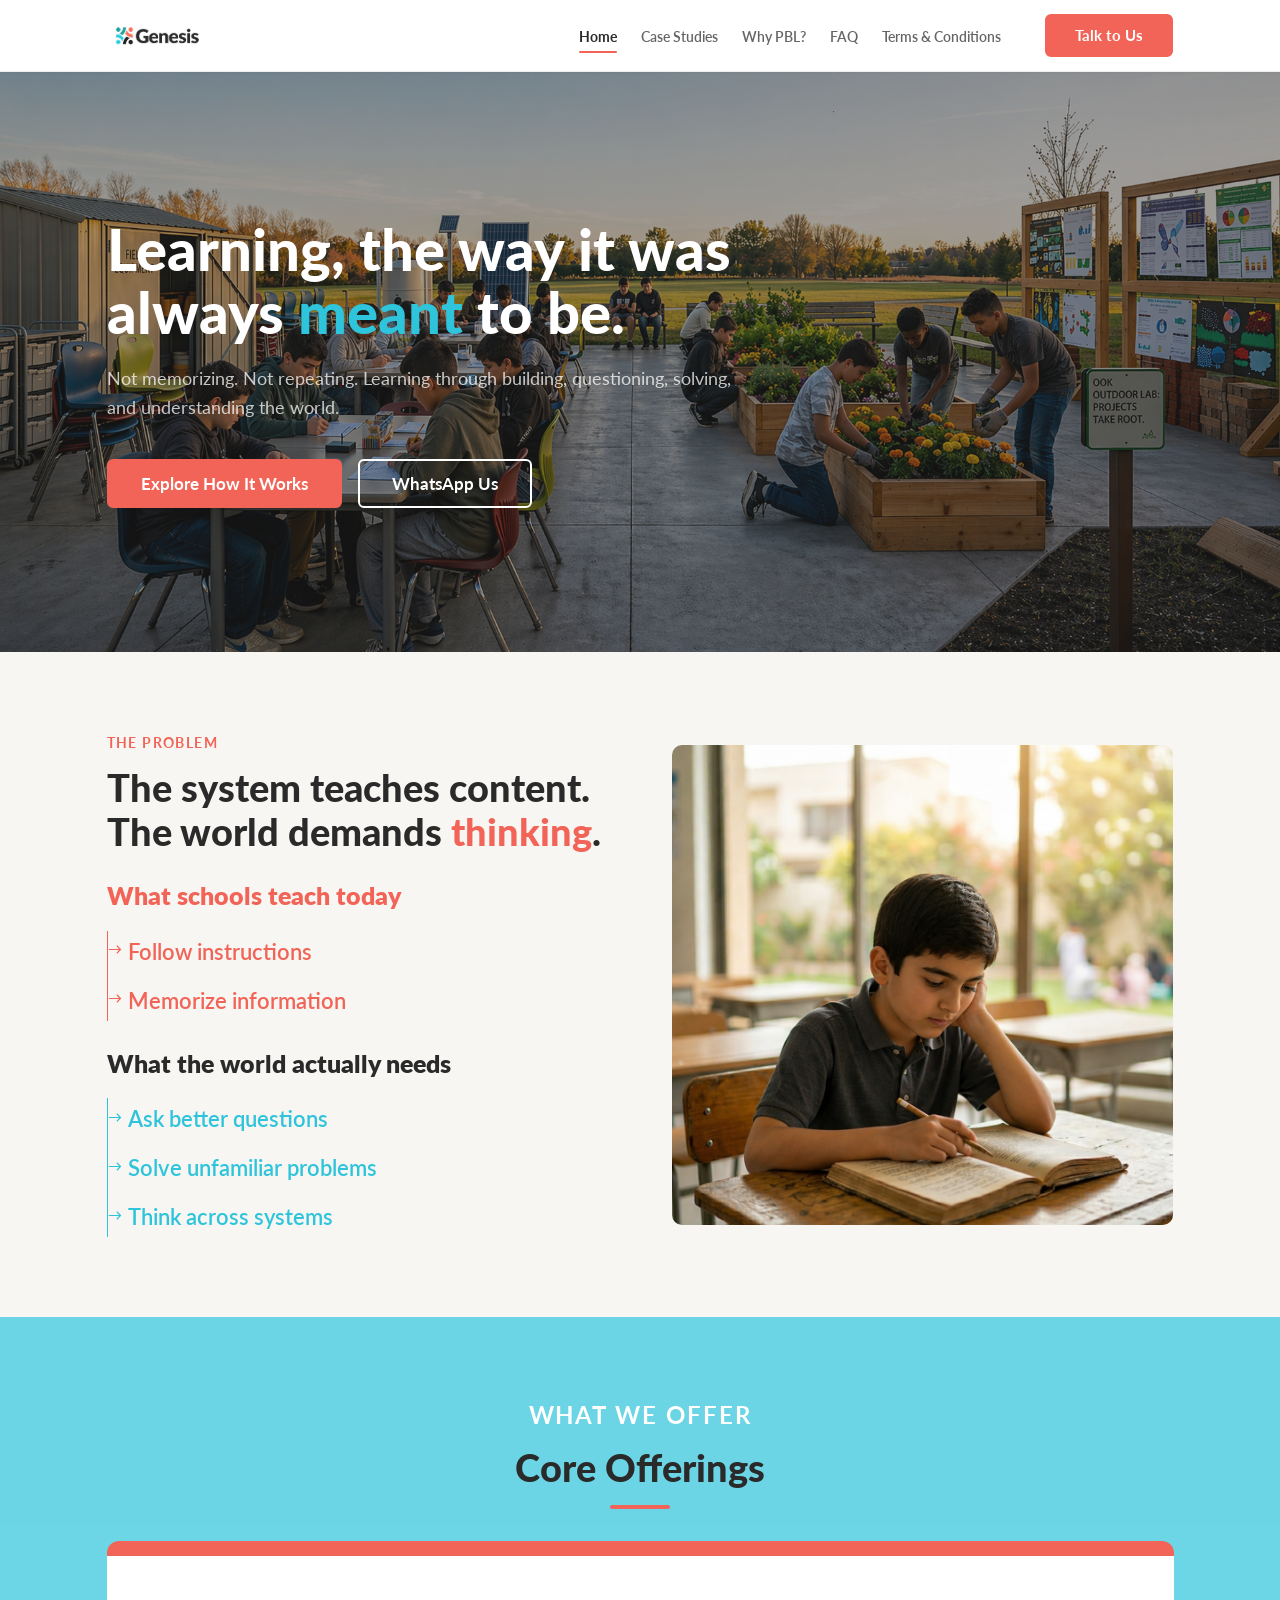
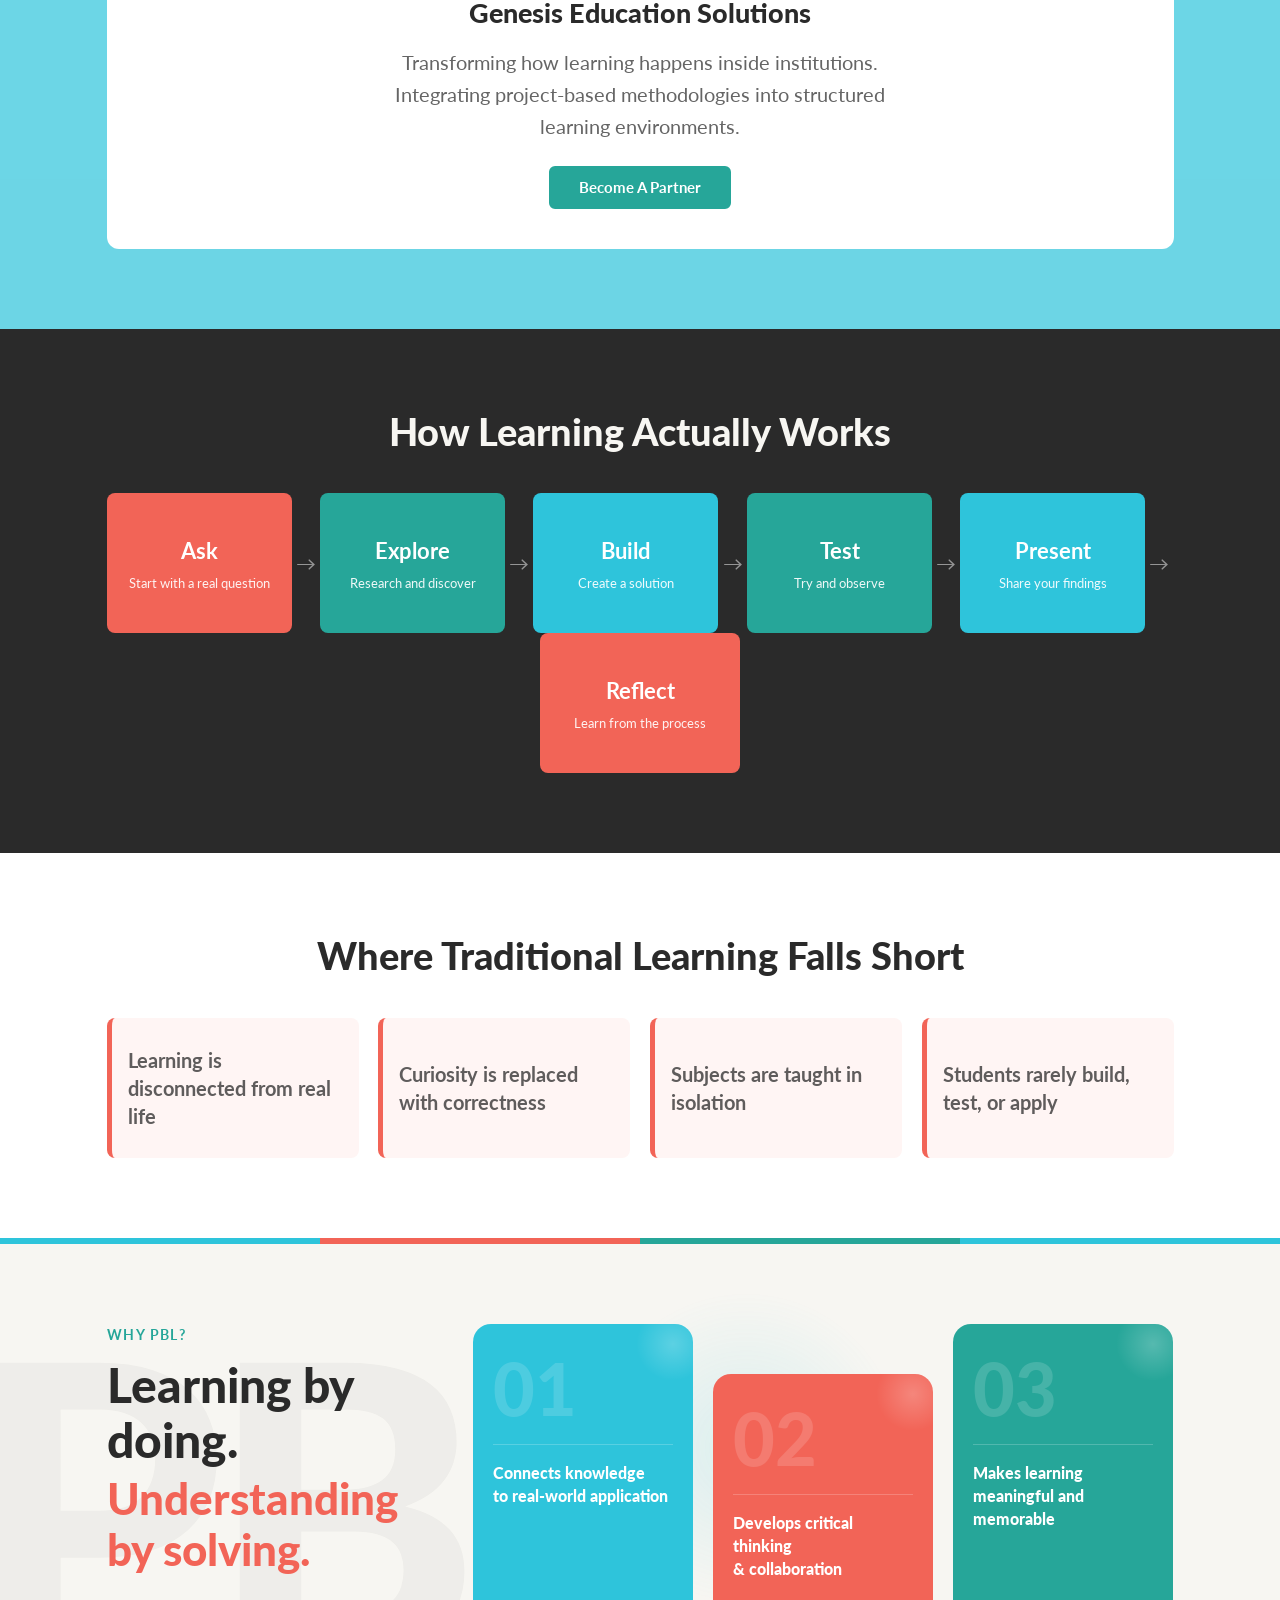
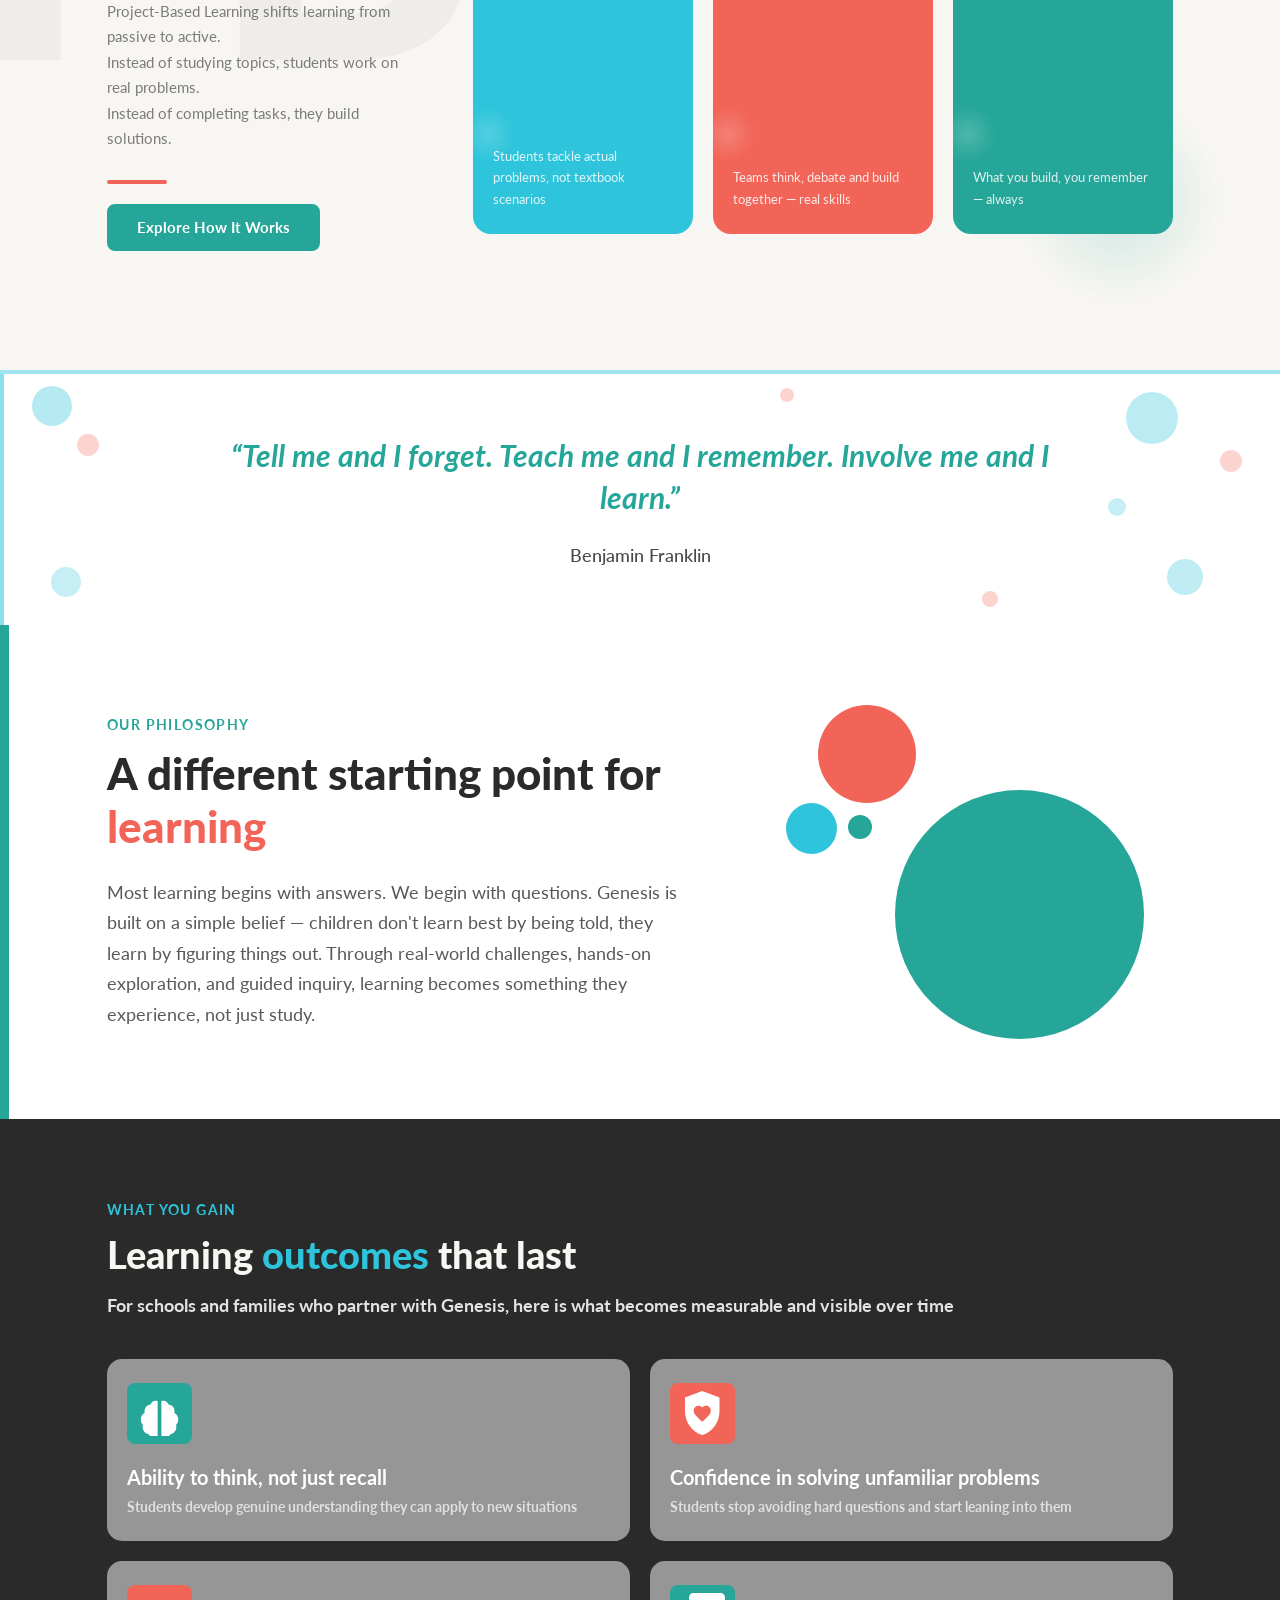
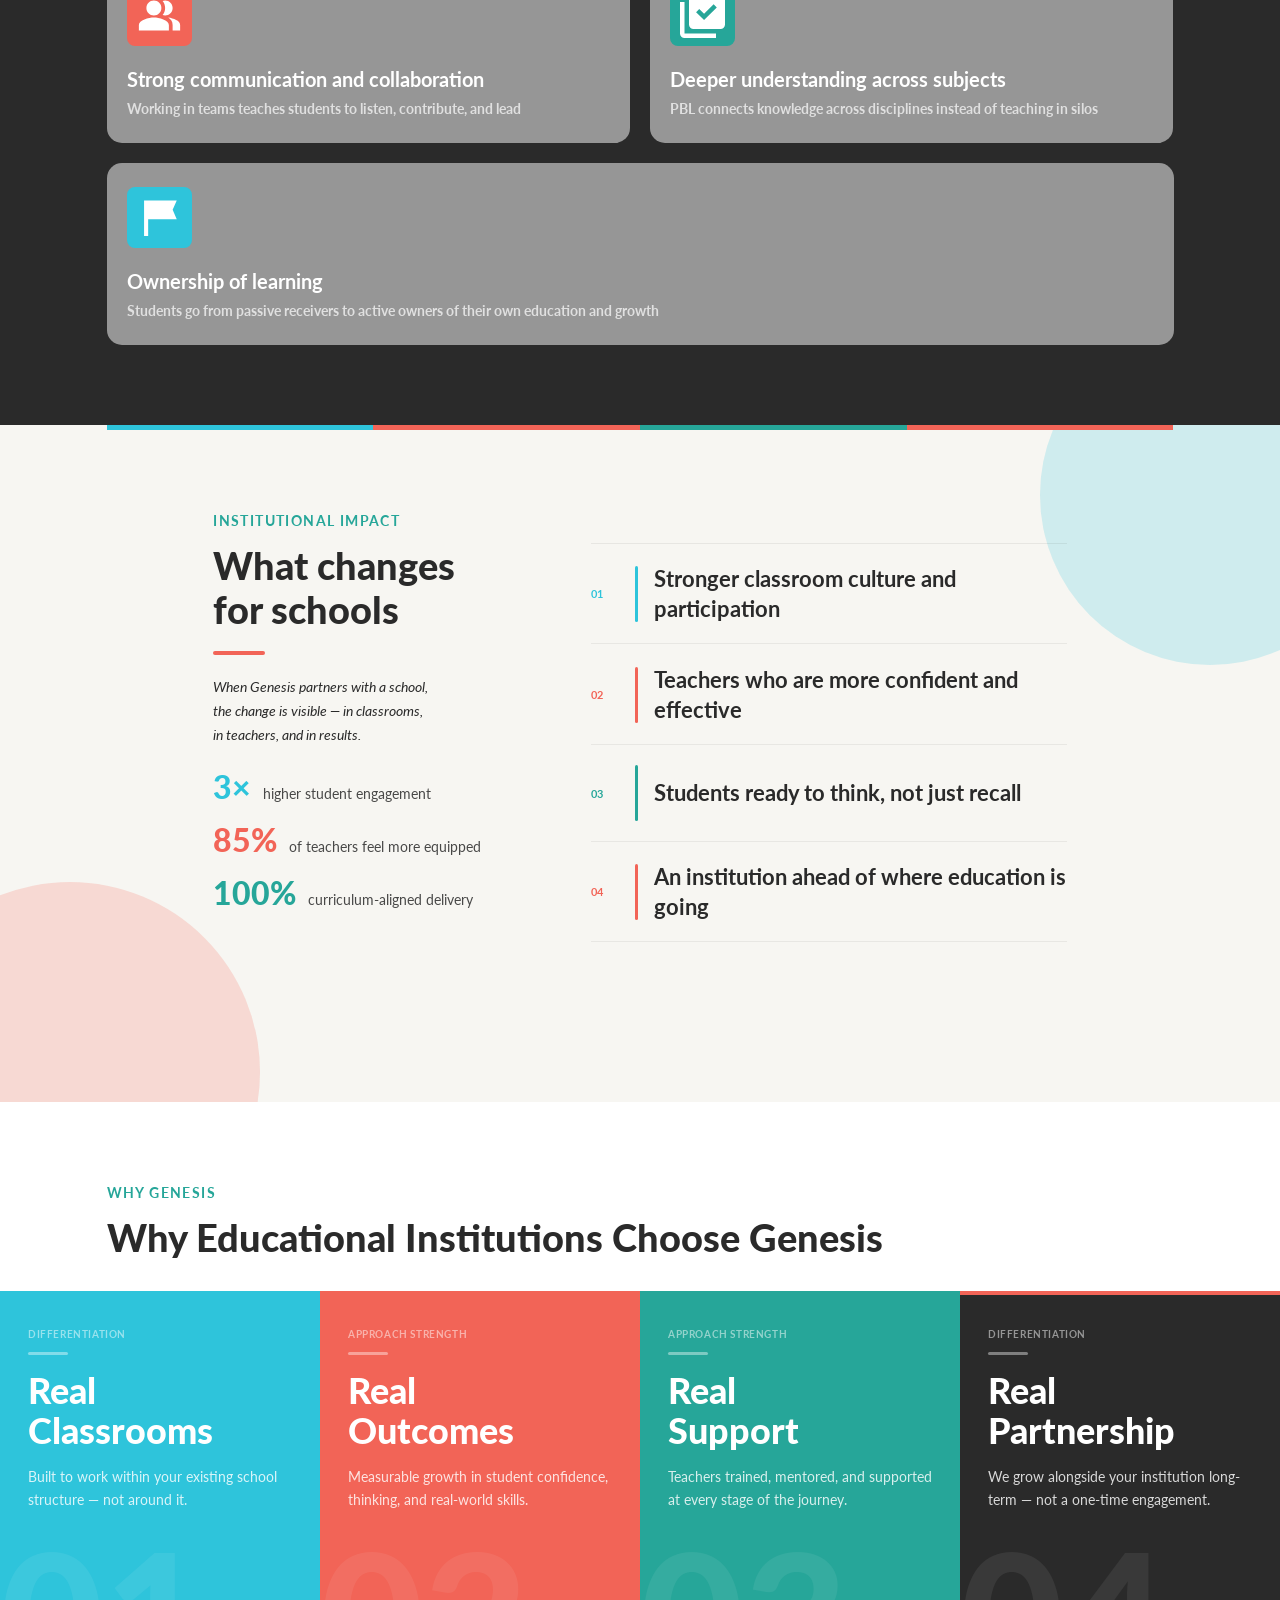
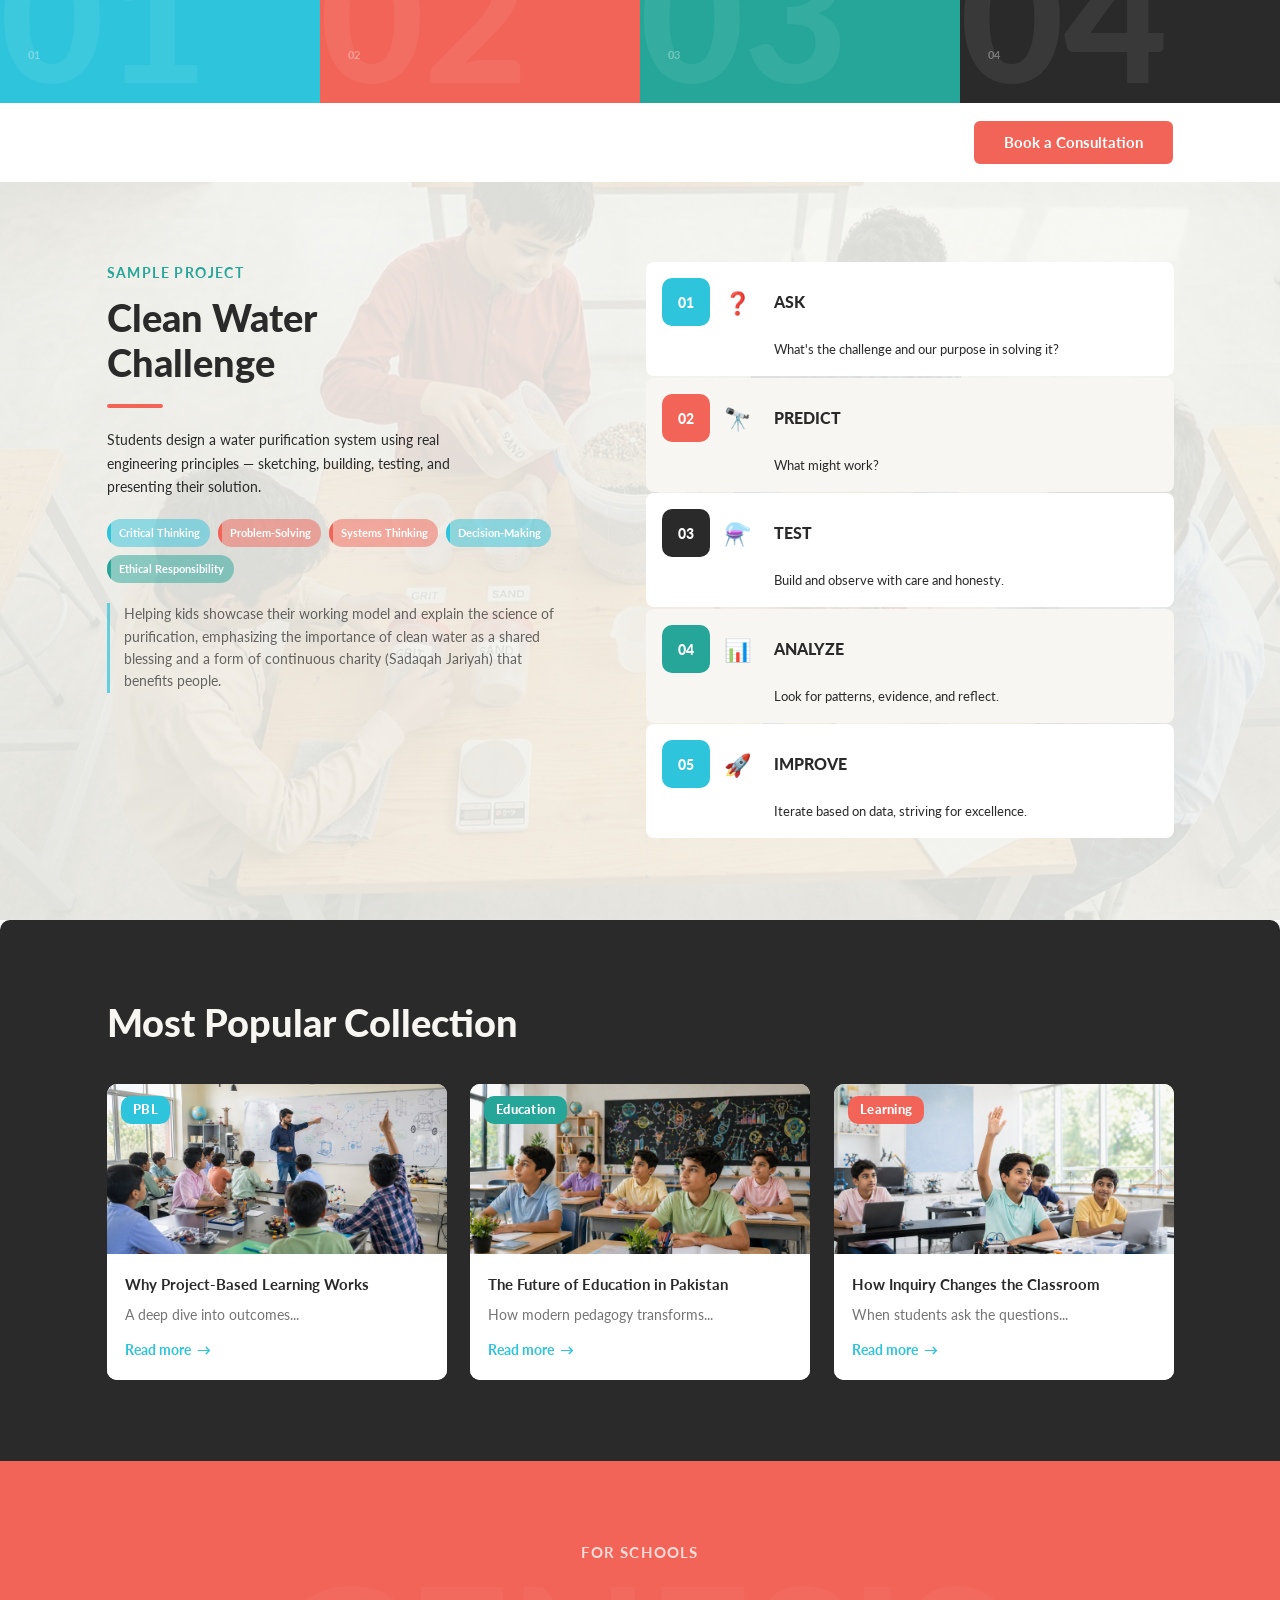
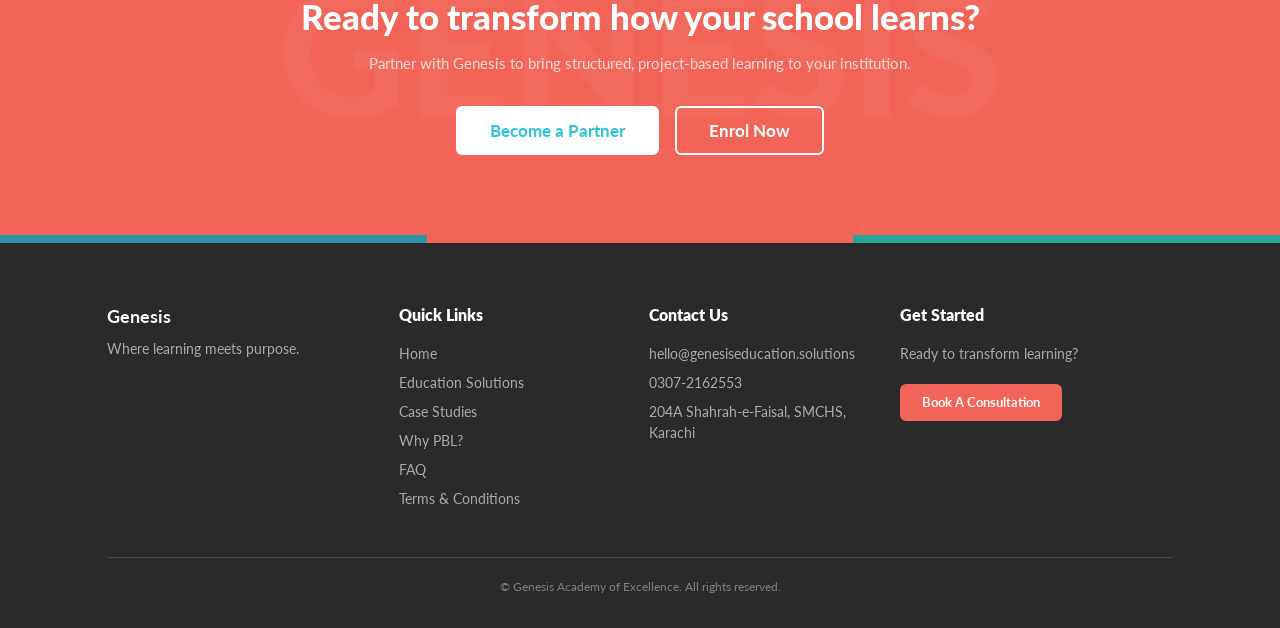
==== commit 0084bad6: "Update contact email to hello@genesiseducation.solutions Co-Authored-By: Claude Sonnet 5 <noreply@an" ====
--- a/index.html
+++ b/index.html
@@ -544,7 +544,7 @@
     </div>
     <div class="footer__col">
       <h4>Contact Us</h4>
-      <p>hello@genesis.edu</p>
+      <p>hello@genesiseducation.solutions</p>
       <p><a href="tel:+923072162553">0307-2162553</a></p>
       <p>204A Shahrah-e-Faisal, SMCHS, Karachi</p>
     </div>
